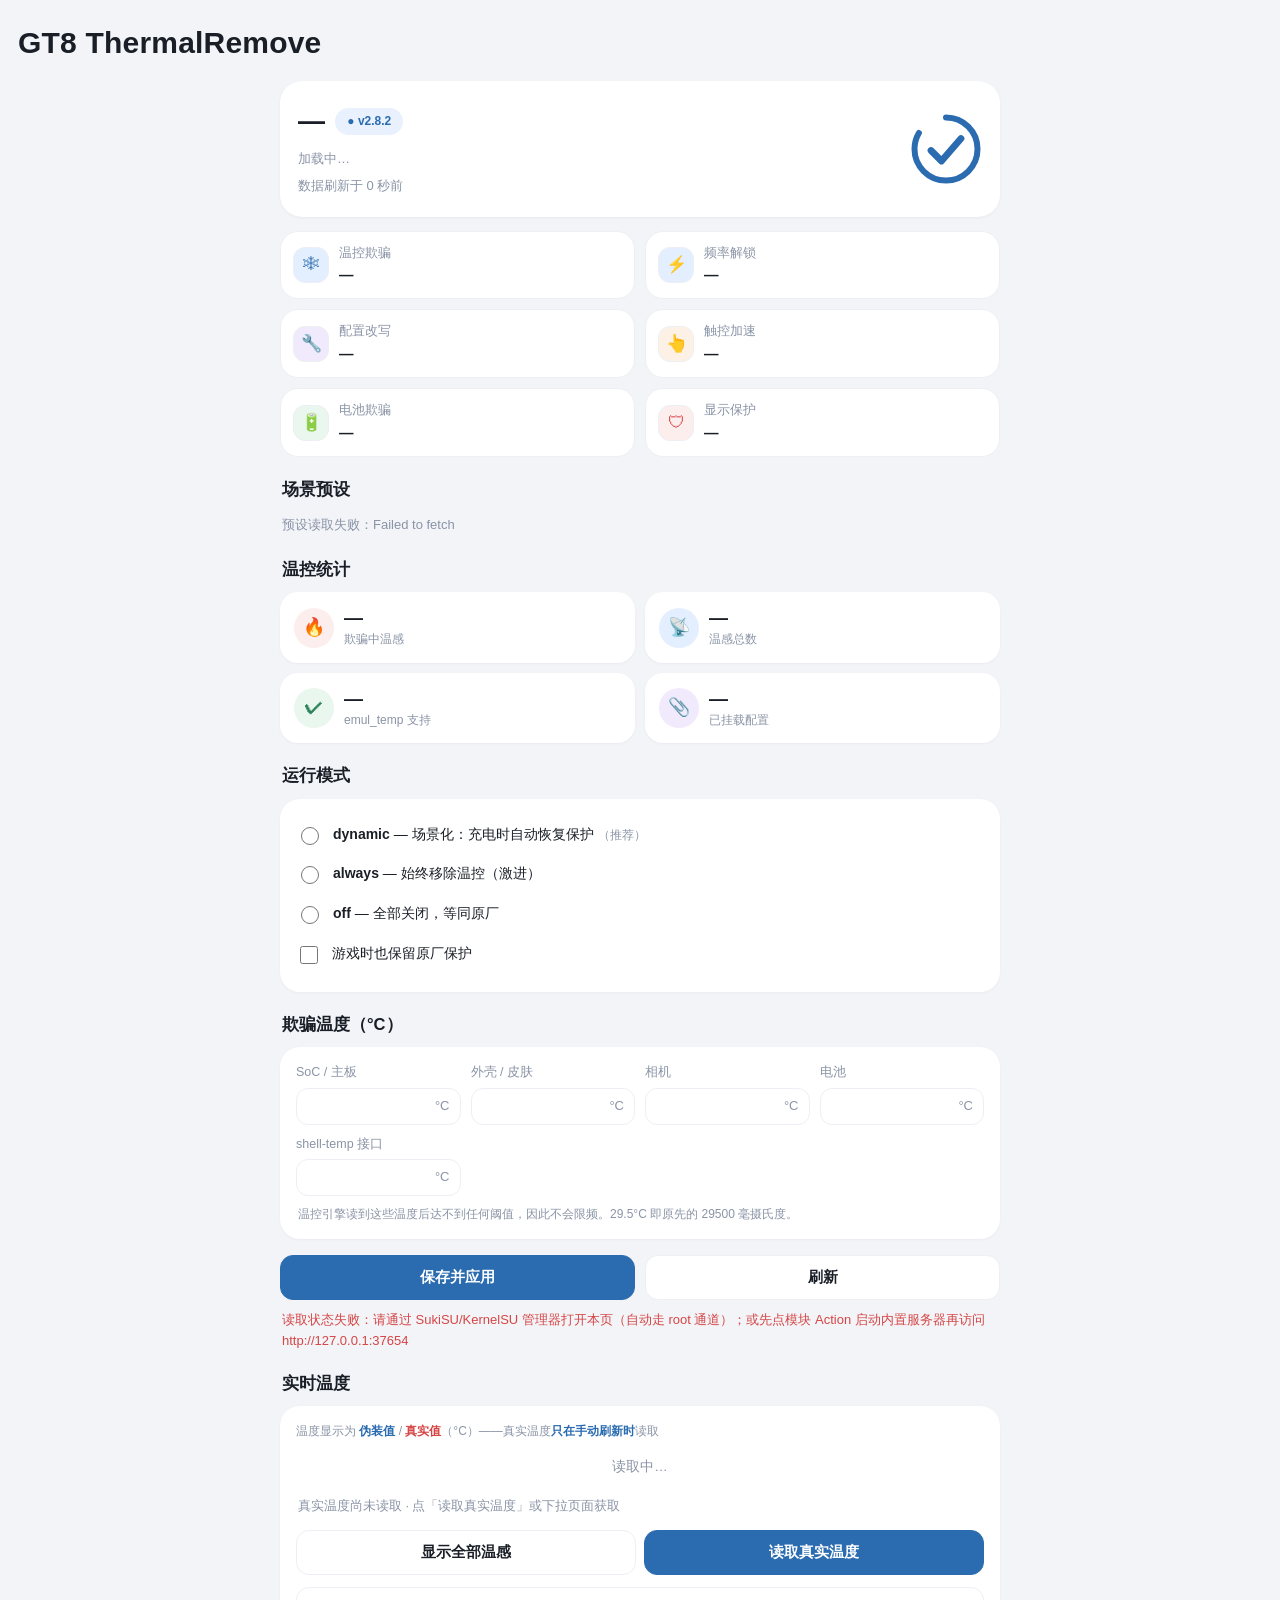
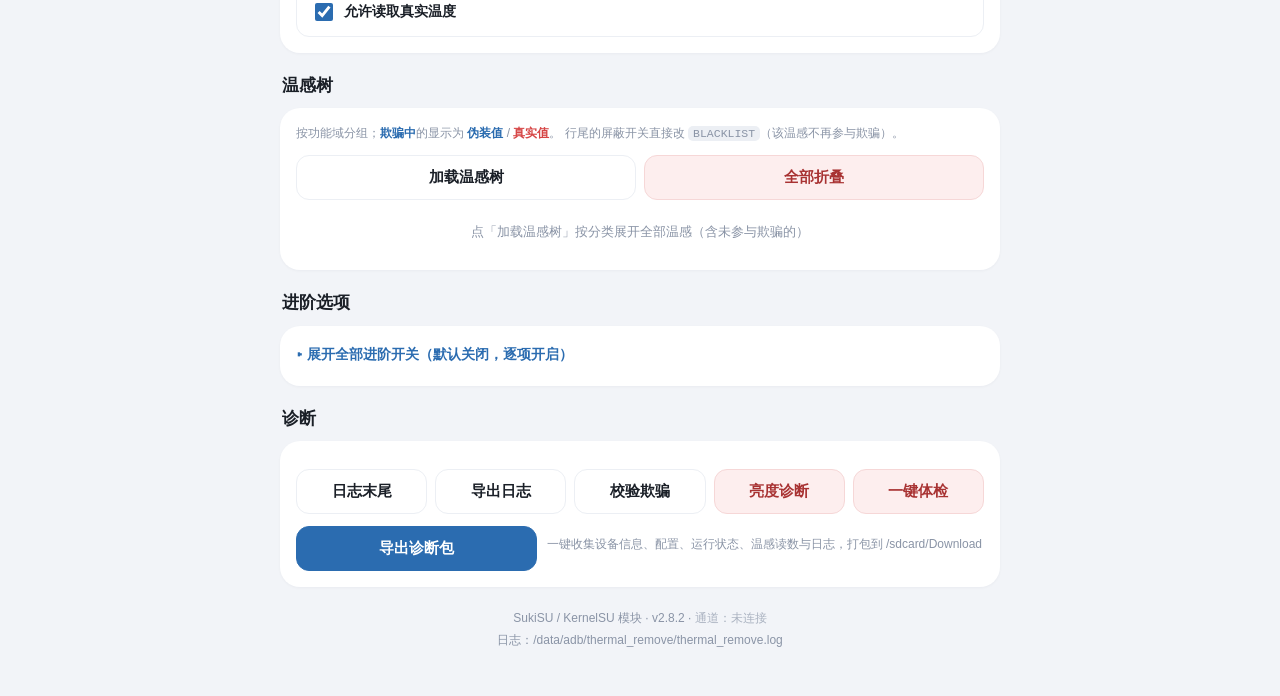
==== GT8-ThermalRemove/webroot/index.html @ 57346df7 "GT8 ThermalRemove v2.13.0：一键体检 doctor + 接入 CI - F3 一键体检：functions.sh 新增 doctor_report（8 节只读报告），   ac" ====
<!DOCTYPE html>
<html lang="zh-CN">
<head>
<meta charset="utf-8">
<meta name="viewport" content="width=device-width, initial-scale=1, viewport-fit=cover">
<title>GT8 ThermalRemove</title>
<link rel="stylesheet" href="style.css">
</head>
<body>

<!-- 下拉刷新提示条（仅用于手动读取真实温度） -->
<div class="ptr" id="ptr"><span id="ptr-t">↓ 下拉读取真实温度</span></div>

<header class="hero">
  <h1>GT8 ThermalRemove</h1>
</header>

<main>

  <!-- ══ 状态卡 ══ -->
  <section class="hero-card">
    <div class="hero-left">
      <div class="hero-row">
        <span class="state-title" id="s-state-big">—</span>
        <span class="pill" id="ver-pill">●</span>
      </div>
      <div class="hero-sub" id="devinfo">加载中…</div>
      <div class="hero-sub" id="refresh-info">数据刷新于 0 秒前</div>
    </div>
    <div class="hero-icon" id="hero-icon">
      <svg viewBox="0 0 48 48" width="72" height="72">
        <circle cx="24" cy="24" r="21" fill="none" stroke="#2b6cb0" stroke-width="4"
                stroke-linecap="round" stroke-dasharray="110 22" transform="rotate(-90 24 24)"/>
        <path d="M14 25 l7 7 l13 -15" fill="none" stroke="#2b6cb0" stroke-width="4.5"
              stroke-linecap="round" stroke-linejoin="round"/>
      </svg>
    </div>
  </section>

  <!-- ══ 模块冲突检测（v2.8；无冲突时整块隐藏）══ -->
  <section class="card cbox" id="conflict-box" style="display:none">
    <p class="cbox-title">检测到其他温控模块</p>
    <ul class="clist" id="conflict-list"></ul>
    <p class="cbox-tip">温控类模块会争抢同一批资源（emul_temp / horae 服务 / shell-temp /
      sys_thermal* XML / cooling_device）。装多个不会叠加效果，只会互相覆盖 ——
      表现为温控行为随机、亮度异常等难以复现的问题。建议只保留一个。</p>
  </section>

  <!-- ══ 功能磁贴 ══ -->
  <section class="chips">
    <div class="chip" id="chip-spoof">
      <span class="cicon ci-blue">❄</span>
      <span class="ctext"><span class="clabel">温控欺骗</span><span class="cstate">—</span></span>
    </div>
    <button class="chip" data-key="UNLOCK_FREQ">
      <span class="cicon ci-blue">⚡</span>
      <span class="ctext"><span class="clabel">频率解锁</span><span class="cstate">—</span></span>
    </button>
    <button class="chip" data-key="PATCH_THERMAL">
      <span class="cicon ci-purple">🔧</span>
      <span class="ctext"><span class="clabel">配置改写</span><span class="cstate">—</span></span>
    </button>
    <button class="chip" data-key="TOUCH_BOOST">
      <span class="cicon ci-orange">👆</span>
      <span class="ctext"><span class="clabel">触控加速</span><span class="cstate">—</span></span>
    </button>
    <button class="chip" data-key="SPOOF_BATT">
      <span class="cicon ci-green">🔋</span>
      <span class="ctext"><span class="clabel">电池欺骗</span><span class="cstate">—</span></span>
    </button>
    <div class="chip" id="chip-protect">
      <span class="cicon ci-red">🛡</span>
      <span class="ctext"><span class="clabel">显示保护</span><span class="cstate">—</span></span>
    </div>
  </section>

  <!-- ══ 场景预设档（v2.11.0）════════════════════════════════════
       一个预设 = 一组"场景化的配置档案"。点一下就切到该场景；
       预设只接管自己声明过的键，BLACKLIST / 真实温度开关等个性化设置
       不会被改动（详见 common/presets.sh 顶部说明）。
       卡片上的「N/M 项匹配」由后端无状态比对得出：手改任一开关后，
       匹配数立刻下降，界面自然显示为「自定义」，不会撒谎。 -->
  <p class="sec-title">场景预设 <small id="preset-hint"></small></p>
  <section class="presets" id="presets">
    <p class="pempty">加载中…</p>
  </section>

  <!-- ══ 温控统计 ══ -->
  <p class="sec-title">温控统计</p>
  <section class="stats">
    <div class="stat"><span class="sicon si-red">🔥</span>
      <span class="stext"><b id="st-spoof">—</b><i>欺骗中温感</i></span></div>
    <div class="stat"><span class="sicon si-blue">📡</span>
      <span class="stext"><b id="st-total">—</b><i>温感总数</i></span></div>
    <div class="stat"><span class="sicon si-green">✔</span>
      <span class="stext"><b id="st-emu">—</b><i>emul_temp 支持</i></span></div>
    <div class="stat"><span class="sicon si-purple">📎</span>
      <span class="stext"><b id="st-mount">—</b><i>已挂载配置</i></span></div>
  </section>

  <!-- ══ 运行模式 ══ -->
  <p class="sec-title">运行模式</p>
  <section class="card">
    <label class="opt">
      <input type="radio" name="MODE" value="dynamic">
      <span><b>dynamic</b> — 场景化：充电时自动恢复保护<i>（推荐）</i></span>
    </label>
    <label class="opt">
      <input type="radio" name="MODE" value="always">
      <span><b>always</b> — 始终移除温控（激进）</span>
    </label>
    <label class="opt">
      <input type="radio" name="MODE" value="off">
      <span><b>off</b> — 全部关闭，等同原厂</span>
    </label>
    <label class="sw">
      <input type="checkbox" id="GAME_PROTECT">
      <span>游戏时也保留原厂保护</span>
    </label>
  </section>

  <!-- ══ 欺骗温度（摄氏度）══ -->
  <p class="sec-title">欺骗温度（°C）</p>
  <section class="card">
    <div class="fields">
      <label class="num"><span class="nl">SoC / 主板</span>
        <span class="ni"><input type="number" id="SOC_T" step="0.5" min="0" max="100"><em>°C</em></span></label>
      <label class="num"><span class="nl">外壳 / 皮肤</span>
        <span class="ni"><input type="number" id="SKIN_T" step="0.5" min="0" max="100"><em>°C</em></span></label>
      <label class="num"><span class="nl">相机</span>
        <span class="ni"><input type="number" id="CAM_T" step="0.5" min="0" max="100"><em>°C</em></span></label>
      <label class="num"><span class="nl">电池</span>
        <span class="ni"><input type="number" id="BATT_T" step="0.5" min="0" max="100"><em>°C</em></span></label>
      <label class="num"><span class="nl">shell-temp 接口</span>
        <span class="ni"><input type="number" id="SHELL_PROC_T" step="0.5" min="0" max="100"><em>°C</em></span></label>
    </div>
    <p class="hint">温控引擎读到这些温度后达不到任何阈值，因此不会限频。29.5°C 即原先的 29500 毫摄氏度。</p>
  </section>

  <div class="actions">
    <button id="btn-save" class="primary">保存并应用</button>
    <button id="btn-refresh">刷新</button>
  </div>
  <p class="msg" id="msg"></p>

  <!-- ══ 实时温度 ══ -->
  <p class="sec-title">实时温度 <small id="temps-hint"></small></p>
  <section class="card" id="temps-card">
    <div class="tbar" id="tbar"></div>
    <p class="zlegend">温度显示为 <b>伪装值</b> / <span>真实值</span>（°C）——真实温度<b>只在手动刷新时</b>读取</p>
    <ul class="zones" id="zones"><li class="empty">读取中…</li></ul>
    <p class="tstate" id="tstate"></p>
    <div class="btnrow">
      <button id="btn-all">显示全部温感</button>
      <button id="btn-real" class="primary">读取真实温度</button>
    </div>
    <div class="btnrow">
      <label class="mini"><input type="checkbox" id="SHOW_REAL_TEMP" checked><span>允许读取真实温度</span></label>
    </div>
  </section>

  <!-- ══ 温感树（v2.11.0）════════════════════════════════════════
       按功能域把全部温感（含未参与欺骗的）组织成两级树：
         分类节点（CPU / GPU / 电池…）→ 叶子（单个温感）
       分类节点的聚合值是"一眼看全貌"，叶子节点回答"为什么这个温感
       没被欺骗"（ex 列）。树的**分类映射在后端**算（get_temps 的 grp/cls），
       前端只负责展示与交互 —— 名称→类别这类匹配规则只能有一份实现。
       懒加载：默认不请求，点按钮或展开时才拉 --all（83 个温感）。 -->
  <p class="sec-title">温感树 <small id="tree-hint"></small></p>
  <section class="card" id="tree-card">
    <p class="zlegend">按功能域分组；<b>欺骗中</b>的显示为 <b>伪装值</b> / <span>真实值</span>。
      行尾的屏蔽开关直接改 <code>BLACKLIST</code>（该温感不再参与欺骗）。</p>
    <div class="btnrow">
      <button id="btn-tree-load">加载温感树</button>
      <button id="btn-tree-fold" class="ghost">全部折叠</button>
    </div>
    <ul class="tree" id="tree">
      <li class="empty">点「加载温感树」按分类展开全部温感（含未参与欺骗的）</li>
    </ul>
  </section>

  <!-- ══ 进阶选项 ══ -->
  <p class="sec-title">进阶选项</p>
  <section class="card">
    <details>
      <summary>展开全部进阶开关（默认关闭，逐项开启）</summary>
      <div class="adv">
        <label class="sw"><input type="checkbox" id="DISPLAY_PROTECT"><span>显示类冷却节点保护<i>（永不改写亮度/背光节点，务必保持开启）</i></span></label>
        <label class="sw"><input type="checkbox" id="OPPO_SHELL_TEMP"><span>/proc/shell-temp 写入<i>（⚠ 与屏幕亮度直接相关）</i></span></label>
        <label class="sw"><input type="checkbox" id="PATCH_EXTRA"><span>扩展配置改写<i>（⚠ 含 oppo_display_perf_list.xml）</i></span></label>
        <label class="sw"><input type="checkbox" id="HORAE_TESTMODE"><span>调用 OPPO HORAE testmode</span></label>
        <label class="sw"><input type="checkbox" id="DISABLE_ORMS"><span>停用 OPPO ORMS 服务</span></label>
        <label class="sw"><input type="checkbox" id="OPPO_GAUGE"><span>强制写入 GAUGE_UPDATE<i>（作用不明确）</i></span></label>
        <label class="sw"><input type="checkbox" id="TOUCH_THREAD_BOOST"><span>inputflinger 线程提权<i>（InputReader/Dispatcher 的 nice，非实时优先级）</i></span></label>
        <label class="sw"><input type="checkbox" id="UNLOCK_CDEV"><span>强制归零 cooling_device<i>（⚠ 会压低亮度，默认关）</i></span></label>
        <label class="sw"><input type="checkbox" id="STOP_SERVICES"><span>停用 thermal 服务<i>（极端兜底）</i></span></label>
        <label class="sw"><input type="checkbox" id="REPLACE_ENCRYPTED"><span>替换加密 sys_thermal_config<i>（仅重装时生效）</i></span></label>
        <label class="sw">
          <span>日志级别
            <i>（debug=详细 / info=默认 / warn=仅异常 / error=仅核心失效）</i>
          </span>
          <select id="LOG_LEVEL" class="sel">
            <option value="debug">debug</option>
            <option value="info">info</option>
            <option value="warn">warn</option>
            <option value="error">error</option>
          </select>
        </label>
        <div class="btnrow">
          <button id="btn-safe" class="ghost">亮度异常一键恢复安全项</button>
        </div>
      </div>
    </details>
  </section>

  <!-- ══ 诊断 ══ -->
  <p class="sec-title">诊断</p>
  <section class="card">
    <div class="btnrow">
      <button id="btn-log">日志末尾</button>
      <button id="btn-export">导出日志</button>
      <button id="btn-verify">校验欺骗</button>
      <button id="btn-diag" class="ghost">亮度诊断</button>
      <button id="btn-doctor" class="ghost">一键体检</button>
    </div>
    <div class="btnrow">
      <button id="btn-diagpack" class="primary">导出诊断包</button>
      <span class="hint" id="diagpack-hint">一键收集设备信息、配置、运行状态、温感读数与日志，打包到 /sdcard/Download</span>
    </div>
    <pre class="logbox" id="logbox"></pre>
  </section>

</main>

<footer>
  <p>SukiSU / KernelSU 模块 · <span id="foot-ver"></span> · <span class="chan" id="chan"></span></p>
  <p>日志：/data/adb/thermal_remove/thermal_remove.log</p>
</footer>

<script>
'use strict';

/* ════════════════ 后端通道 ════════════════
 * 管理器内打开 → ksu.exec root 直连（首选）
 * 浏览器打开（先点 Action 启动 httpd）→ CGI
 */
var MOD_ID = 'realme-gt8-sukisu-thermal-remove';
var MODDIR = '/data/adb/modules/' + MOD_ID;
var API_SCRIPT = MODDIR + '/webroot/cgi-bin/api.sh';
var HTTPD_BASE = 'http://127.0.0.1:37654';

(function detectModdir() {
  try {
    var m = decodeURIComponent(location.pathname).match(/\/data\/adb\/modules\/([^\/]+)\//);
    if (m && m[1]) {
      MOD_ID = m[1];
      MODDIR = '/data/adb/modules/' + MOD_ID;
      API_SCRIPT = MODDIR + '/webroot/cgi-bin/api.sh';
    }
  } catch (e) {}
})();

var HAS_KSU  = typeof ksu !== 'undefined' && ksu && typeof ksu.exec === 'function';
var IS_HTTPD = location.protocol === 'http:' &&
               /^(127\.0\.0\.1|localhost|\[::1\])$/.test(location.hostname);

/* v2.11.0 修复（真实缺陷）：原 cgiUrl() 只返回脚本路径，**丢掉了 query** ——
 * 而 busybox httpd 是把 URL 的查询串放进 QUERY_STRING 交给 CGI 的，api.sh 也
 * 靠 $QUERY_STRING 分派。结果：走 httpd 通道时每个请求都落到 api.sh 的
 * `*) 未知操作` 分支，界面始终读不到任何数据（只有 ksu.exec 通道正常，所以
 * 一直没被发现）。现在把 query 一并带上。 */
function cgiUrl(query) {
  var u = IS_HTTPD ? 'cgi-bin/api.sh' : HTTPD_BASE + '/cgi-bin/api.sh';
  if (query) u += '?' + query;
  return u;
}

function $(id){ return document.getElementById(id); }
function msg(t, ok){ var m=$('msg'); m.textContent=t; m.className='msg '+(ok?'ok':'err'); }
function c2v(v){ return (parseInt(v,10)/1000).toFixed(1); }
function sanitize(v){ return String(v).replace(/[^A-Za-z0-9_.=:+-]/g, ''); }

/* ── ksu.exec（root 直连） ─────────────────────────────────── */
function ksuExec(cmd) {
  return new Promise(function(resolve, reject){
    var cb = 'kx_' + Date.now() + '_' + Math.floor(Math.random() * 1000000);
    var done = false;
    var timer = setTimeout(function(){
      if (done) return; done = true;
      try { delete window[cb]; } catch(e){ window[cb] = undefined; }
      reject(new Error('执行超时'));
    }, 15000);
    window[cb] = function(errno, stdout, stderr){
      if (done) return; done = true;
      clearTimeout(timer);
      try { delete window[cb]; } catch(e){ window[cb] = undefined; }
      var ec = parseInt(errno, 10);
      if (ec === 0) resolve({ stdout: stdout || '', stderr: stderr || '' });
      else reject(new Error('exit ' + errno + (stderr ? ' ' + stderr : '')));
    };
    try { ksu.exec(cmd, '{}', cb); } catch (e) {
      done = true; clearTimeout(timer); reject(e);
    }
  });
}

function execJson(cliArgs) {
  return ksuExec('sh ' + API_SCRIPT + ' ' + cliArgs).then(function(r){
    var out = (r.stdout || '').trim();
    var i = out.indexOf('{');
    if (i < 0) throw new Error('后端无输出');
    return JSON.parse(out.slice(i));
  });
}

function cgiJson(query, opt) {
  return fetch(cgiUrl(query), opt || { method: 'GET' }).then(function(r){ return r.json(); });
}

/* ══ 版本号实时读取 ════════════════════════════════════════
 * 之前版本徽标是硬编码在 HTML 里的，改版忘了改就会出现
 * 「刷了新包界面还显示旧版本」—— 排版期无法判断改动是否落地。
 * 现在：root 通道直接读 module.prop；读不到再退回内置兜底值。
 */
var FALLBACK_VER = 'v2.8.2';
function setVer(v){
  var p = $('ver-pill'); if (p) p.textContent = '● ' + v;
  var f = $('foot-ver'); if (f) f.textContent = v;
}
/* v2.9.3：状态接口已带出版本号，优先用它 —— 不再依赖写死的 FALLBACK_VER
 *（原来只在 HTTP/CGI 通道下回退到常量，而常量停在 v2.8.2，徽标会显示错版本）。 */
function loadVersion(){
  if (LAST && LAST.version) { setVer(LAST.version); return; }
  if (!HAS_KSU) { setVer(FALLBACK_VER); return; }
  ksuExec('cat ' + MODDIR + '/module.prop').then(function(r){
    var m = /(?:^|\n)version=([^\r\n]+)/.exec(r.stdout || '');
    setVer(m ? m[1].trim() : FALLBACK_VER);
  }).catch(function(){ setVer(FALLBACK_VER); });
}

function apiStatus() {
  if (HAS_KSU) return execJson('--status');
  return cgiJson('action=status');
}

/* 实时温度：默认只显示关键温感，可切换显示全部
 * real 仅在「手动刷新」时随请求带上（会短暂解除欺骗 ≈80ms），
 * 定时轮询只刷新伪装值，不再触碰真实温度。
 */
var SHOW_ALL  = false;
var SHOW_REAL = true;
function apiTemps(real) {
  var all = SHOW_ALL ? ' --all' : '';
  var rl  = real     ? ' --real' : '';
  if (HAS_KSU) return execJson('--temps' + all + rl);
  return cgiJson('action=temps' + (SHOW_ALL ? '&all=1' : '') + (real ? '&real=1' : ''));
}

/* 给任意 Promise 加超时，避免 CGI 卡死时界面一直转圈 */
function withTimeout(p, ms, label) {
  return new Promise(function(resolve, reject) {
    var t = setTimeout(function(){ reject(new Error((label || '请求') + '超时')); }, ms);
    p.then(function(v){ clearTimeout(t); resolve(v); },
           function(e){ clearTimeout(t); reject(e); });
  });
}

function apiSet(pairs) {
  if (HAS_KSU) {
    var args = pairs.map(function(p){ return p[0] + '=' + sanitize(p[1]); }).join(' ');
    return execJson('--set ' + args);
  }
  var body = pairs.map(function(p){ return p[0] + '=' + encodeURIComponent(p[1]); }).join('&');
  /* query 里也要带 action=set：api.sh 是按 $QUERY_STRING 分派的，
   * 只靠 POST body 会在分派阶段就被判成「未知操作」（见 cgiUrl 注释）。 */
  return cgiJson('action=set', {
    method: 'POST',
    headers: { 'Content-Type': 'application/x-www-form-urlencoded' },
    body: 'action=set&' + body
  });
}

function apiLog() {
  if (HAS_KSU) {
    return ksuExec('sh ' + API_SCRIPT + ' --log').then(function(r){
      var out = (r.stdout || '').trim();
      var i = out.indexOf('{');
      try { if (i >= 0) return JSON.parse(out.slice(i)); } catch (e) {}
      return { success: true, log: out };
    });
  }
  return cgiJson('action=log');
}

/* v2.8.13：全量导出日志（不做尾行截断），供「导出日志」按钮下载 */
function apiLogFull() {
  if (HAS_KSU) {
    return ksuExec('sh ' + API_SCRIPT + ' --exportlog').then(function(r){
      var out = (r.stdout || '').trim();
      var i = out.indexOf('{');
      try { if (i >= 0) return JSON.parse(out.slice(i)); } catch (e) {}
      return { success: true, log: out };
    });
  }
  return cgiJson('action=exportlog');
}

/* v2.10.0：诊断包 —— 后端在 /sdcard/Download 生成 tar.gz（或降级 txt），
 * 返回产物路径。前端只负责触发与展示结果（不做下载，产物已在设备上）。 */
function apiDiagpack() {
  if (HAS_KSU) return execJson('--diagpack');
  return cgiJson('action=diagpack');
}

function transportError(where) {
  return function(e) {
    var t = (e && e.message) ? e.message : String(e);
    if (HAS_KSU) {
      msg(where + '失败：' + t + '。可到管理器模块卡片点 Action 运行「status」排查。', false);
    } else if (IS_HTTPD) {
      msg(where + '失败：' + t + '。请在管理器中重新点 Action 启动内置服务器。', false);
    } else {
      msg(where + '失败：请通过 SukiSU/KernelSU 管理器打开本页（自动走 root 通道）；'
        + '或先点模块 Action 启动内置服务器再访问 ' + HTTPD_BASE, false);
    }
  };
}

/* ════════════════ 渲染 ════════════════ */
var TOGGLES = ['UNLOCK_FREQ','DISPLAY_PROTECT','PATCH_THERMAL','TOUCH_BOOST','GAME_PROTECT','SPOOF_BATT',
               'UNLOCK_CDEV','OPPO_SHELL_TEMP','PATCH_EXTRA','HORAE_TESTMODE','DISABLE_ORMS',
               'OPPO_GAUGE','STOP_SERVICES','REPLACE_ENCRYPTED','SHOW_REAL_TEMP','TOUCH_THREAD_BOOST'];
var TEMPS   = ['SOC_T','SKIN_T','CAM_T','BATT_T','SHELL_PROC_T'];
var LAST = null;
var lastRefresh = Date.now();

function renderChips(d) {
  /* 温控欺骗（只读指示） */
  var cs = $('chip-spoof');
  cs.classList.remove('on','off');
  if (d.state === 'on')      { cs.classList.add('on');  cs.querySelector('.cstate').textContent = '欺骗中'; }
  else if (d.state === 'off'){ cs.classList.add('off'); cs.querySelector('.cstate').textContent = '已恢复'; }
  else                       { cs.querySelector('.cstate').textContent = d.state || '未知'; }

  /* 显示保护（只读指示） */
  var cp = $('chip-protect');
  cp.classList.remove('on','off');
  var dp = (d.DISPLAY_PROTECT === '1' || d.DISPLAY_PROTECT === 1);
  cp.classList.add(dp ? 'on' : 'off');
  cp.querySelector('.cstate').textContent = dp ? '保护中' : '已关闭';

  /* 可点击磁贴 */
  document.querySelectorAll('.chip[data-key]').forEach(function(c){
    var k = c.getAttribute('data-key');
    var on = (d[k] === '1' || d[k] === 1);
    c.classList.remove('on','off');
    c.classList.add(on ? 'on' : 'off');
    c.querySelector('.cstate').textContent = on ? '已启用' : '未启用';
  });
}

function renderStats(d) {
  $('st-spoof').textContent = (d.zones_spoofed === undefined) ? '—' : d.zones_spoofed;
  $('st-total').textContent = (d.zones_total === undefined) ? '—' : d.zones_total;
  $('st-emu').textContent = d.emul_temp ? '支持' : '不支持';
  $('st-mount').textContent = (d.mounted === undefined) ? '—' : d.mounted + ' 项';
}

/* ════════════════ 模块冲突检测（v2.8）════════════════
 * 只在页面加载与手动刷新时请求一次（模块列表很少变化），
 * 不进 30 秒轮询，避免每次刷新都扫一遍 /data/adb/modules。
 */
function apiConflicts() {
  if (HAS_KSU) return execJson('--conflicts');
  return cgiJson('action=conflicts');
}

function renderConflicts(d) {
  var box = $('conflict-box'), list = $('conflict-list');
  if (!box || !list) return;
  var items = (d && d.items) ? d.items : [];
  if (!items.length) { box.style.display = 'none'; list.innerHTML = ''; return; }
  var h = '';
  items.forEach(function(it){
    h += '<li class="' + (it.risk === 'high' ? 'hi' : 'mid') + '">'
       + '<span class="cn">' + esc(it.name || it.id) + '</span>'
       + '<span class="cv">' + esc(it.version || '') + '</span>'
       + '<span class="cid">' + esc(it.id) + '</span>'
       + '<p class="cnote">' + esc(it.note || '') + '</p></li>';
  });
  list.innerHTML = h;
  box.style.display = '';
}

function loadConflicts(){
  apiConflicts().then(renderConflicts).catch(function(){
    var box = $('conflict-box');
    if (box) box.style.display = 'none';
  });
}

/* ════════════════ 场景预设档（v2.11.0）════════════════
 * 一个预设 = 一组「场景化的配置档案」（presets/*.conf，由 common/presets.sh 解释）。
 *
 * 「已应用 / 当前最接近 X / 完全自定义」全部由后端算出的**匹配度**无状态推得 ——
 * 前端刻意不记录"上次点了哪一档"。理由：用户随后手改任一开关时，若依赖记忆，
 * 界面会继续显示「已应用 日用均衡」，那是撒谎；靠比对本轮立刻降为「自定义」。
 */
var PRESETS = [];

/* ── shell 单引号引用：BLACKLIST 的值含空格与 *，不能走 sanitize() ──
 * 现有 apiSet() 会 sanitize，把空格和 * 全剥掉 —— 那是为单 token 开关值设计的，
 * 用在黑名单上会把值清空。所以黑名单走专用通道（--setlist），这里负责安全引用。 */
function shq(s){ return "'" + String(s).replace(/'/g, "'\\''") + "'"; }
function apiSetList(value){
  if (HAS_KSU) return execJson('--setlist ' + shq(value));
  return cgiJson('action=setlist&v=' + encodeURIComponent(value));
}

function apiPresets(){
  if (HAS_KSU) return execJson('--presets');
  return cgiJson('action=presets');
}
function apiPreset(id){
  if (HAS_KSU) return execJson('--preset ' + sanitize(id));
  return cgiJson('action=preset&id=' + encodeURIComponent(id));
}

function renderPresets(d){
  var box = $('presets'); if (!box) return;
  var ps = (d && d.presets) || [];
  if (!ps.length){
    box.innerHTML = '<p class="pempty">未找到场景预设（模块内 presets/ 目录为空）</p>';
    if ($('preset-hint')) $('preset-hint').textContent = '';
    return;
  }
  PRESETS = ps;
  var act = null;
  ps.forEach(function(p){ if (p.active) act = p; });
  box.innerHTML = ps.map(function(p){
    var tags = String(p.tags || '').split(/\s+/).filter(function(x){ return !!x; });
    var tagHtml = tags.map(function(t){ return '<em class="ptag">' + esc(t) + '</em>'; }).join('');
    var meta = p.active
      ? '<b class="pok">✓ 已应用</b> · ' + p.matched + '/' + p.total + ' 项'
      : p.matched + '/' + p.total + ' 项匹配';
    return '<button class="pcard risk-' + esc(p.risk || 'safe') + (p.active ? ' active' : '')
         +   '" data-pid="' + esc(p.id) + '">'
         +   '<span class="pico">' + esc(p.icon || '◻') + '</span>'
         +   '<span class="pbody">'
         +     '<span class="pname">' + esc(p.name) + tagHtml + '</span>'
         +     '<span class="pdesc">' + esc(p.desc || '') + '</span>'
         +     '<span class="pmeta">' + meta + '</span>'
         +   '</span></button>';
  }).join('');

  if ($('preset-hint')){
    var best = (d && d.best) || null;
    if (act){
      $('preset-hint').textContent = '当前：' + act.name + '（已应用）';
    } else if (best && best.id){
      var bp = null;
      ps.forEach(function(p){ if (p.id === best.id) bp = p; });
      $('preset-hint').textContent = bp
        ? '当前：自定义 — 最接近「' + bp.name + '」' + best.matched + '/' + best.total + ' 项'
        : '当前：自定义';
    } else {
      $('preset-hint').textContent = '当前：自定义';
    }
  }
}

function loadPresets(){
  apiPresets().then(renderPresets).catch(function(e){
    var box = $('presets');
    if (box) box.innerHTML = '<p class="pempty">预设读取失败：'
      + esc((e && e.message) || e) + '</p>';
  });
}

/* 应用预设 → 三处联动刷新（状态磁贴 / 预设匹配度 / 温感树）。
 * 延迟第二次刷新是必要的：配置写入是即时的，但模块的**状态机**每 5 秒才
 * 重新决策一次（decide_state），MODE 改变后立刻读状态会读到旧值。 */
function applyPreset(id){
  var box = $('presets');
  if (box) box.classList.add('busy');
  apiPreset(id).then(function(d){
    msg(d.message || (d.success ? '已应用' : '应用失败'), !!d.success);
    if (d && d.success){
      loadStatus(true);                 /* 配置值立刻变 */
      loadPresets();                    /* 匹配度重算 → 该档变为「已应用」 */
      if (TREE_ZONES) loadTree();        /* 树上的欺骗目标 / 参与范围随之更新 */
      ZONES_SIG = ''; loadTemps();
      setTimeout(function(){ loadStatus(true); loadTemps(); }, 6000);   /* 等状态机跟上 */
    }
  }).catch(transportError('应用预设')).then(function(){
    if (box) box.classList.remove('busy');
  });
}

function bindPresets(){
  var box = $('presets'); if (!box) return;
  box.onclick = function(e){
    var el = e.target;
    while (el && el !== box){
      if (el.getAttribute && el.getAttribute('data-pid')){
        applyPreset(el.getAttribute('data-pid')); return;
      }
      el = el.parentNode;
    }
  };
}

function renderState(d) {
  $('devinfo').textContent = (d.model || '真我GT8') + ' · Android ' + (d.android || '?');
  var big = $('s-state-big');
  if (d.state === 'on') {
    big.textContent = '运行中';
    big.className = 'state-title run';
  } else if (d.state === 'off') {
    big.textContent = '已恢复';
    big.className = 'state-title stop';
  } else {
    big.textContent = d.state || '未知';
    big.className = 'state-title';
  }
  var r = document.querySelector('input[name=MODE][value="' + d.MODE + '"]');
  if (r) r.checked = true;
  /* v2.10.0：日志级别下拉（字符串值，非 0/1 开关） */
  if ($('LOG_LEVEL')) $('LOG_LEVEL').value = d.LOG_LEVEL || 'info';
  TOGGLES.forEach(function(k){ if ($(k)) $(k).checked = (d[k] === '1' || d[k] === 1); });
  /* 欺骗温度：毫摄氏度 → 摄氏度显示 */
  TEMPS.forEach(function(k){
    if ($(k)) {
      var v = parseInt(d[k], 10);
      $(k).value = isNaN(v) ? '' : (v / 1000).toFixed(1);
    }
  });
}

function loadStatus(silent){
  /* v2.8.13 修复：lastRefresh 只在成功分支更新 → 请求失败时 60s 阈值持续满足，
   * 每 5s 心跳都会重试一次（请求风暴）。改为发起即更新时间戳，失败也按 60s 节流。 */
  lastRefresh = Date.now();
  apiStatus().then(function(d){
    if (!d.success) { if (!silent) msg('读取失败：' + (d.message || '未知错误'), false); return; }
    LAST = d;
    renderState(d);
    renderChips(d);
    renderStats(d);
    loadVersion();          /* v2.9.3：状态已带 version，徽标随状态一起刷新 */
    if (!silent) msg('', true);
  }).catch(silent ? function(){} : transportError('读取状态'));
}

/* ════════════════ 真实温度：手动刷新 + 缓存 ════════════════
 * 真实温度只在用户主动操作（刷新按钮 / 下拉刷新 / 重试 / 重新读取）时请求；
 * 30 秒的定时轮询只刷新伪装值，绝不触碰 emul_temp。
 * REAL_CACHE 保存上一次成功读取的结果与时间，失败或刷新中都不会清空。
 */
var REAL_CACHE  = null;    // { ts: <ms>, map: { 温感名: 毫摄氏度 } }
var REAL_STATE  = 'idle';  // idle | loading | ok | error
var REAL_ERR    = '';
var realBusy    = false;   // 防并发重复请求
var ZONES_SIG   = '';      // 上一次渲染的 HTML，内容不变就不重绘（防闪烁）
var LAST_ZONES  = [];
var REAL_TIMEOUT = 12000;

function esc(s) {
  return String(s).replace(/[&<>"]/g, function(c){
    return { '&':'&amp;', '<':'&lt;', '>':'&gt;', '"':'&quot;' }[c];
  });
}
function fmtAgo(ms) {
  var s = Math.floor(ms / 1000);
  if (s < 5)  return '刚刚';
  if (s < 60) return s + ' 秒前';
  var m = Math.floor(s / 60);
  if (m < 60) return m + ' 分钟前';
  return Math.floor(m / 60) + ' 小时前';
}
function realEnabled() {
  var ck = $('SHOW_REAL_TEMP');
  SHOW_REAL = ck ? ck.checked : true;
  return SHOW_REAL;
}

/* 手动读取真实温度 —— 唯一的真实温度入口 */
function refreshReal(force) {
  if (realBusy) return;                       // 已有请求在飞，直接忽略
  if (!realEnabled()) {
    setRealState('error', '已关闭「允许读取真实温度」，勾选后才能读取');
    return;
  }
  /* 2 秒冷却，避免连点产生多余请求（force 用于下拉/重试等明确意图） */
  if (!force && REAL_STATE === 'ok' && REAL_CACHE && Date.now() - REAL_CACHE.ts < 2000) return;
  loadTemps({ real: true });
}

function setRealState(st, err) {
  REAL_STATE = st; REAL_ERR = err || '';
  renderRealState();
}

function renderRealState() {
  var el = $('tstate'); if (!el) return;
  var bar = $('tbar');
  if (bar) bar.className = 'tbar' + (REAL_STATE === 'loading' ? ' on' : '');

  var html;
  if (REAL_STATE === 'loading') {
    html = '<i class="spin"></i>正在读取真实温度…（会短暂解除伪装，通常 0.1 秒、最长约 1 秒）';
  } else if (REAL_STATE === 'ok' && REAL_CACHE) {
    var t = new Date(REAL_CACHE.ts);
    var hh = ('0' + t.getHours()).slice(-2), mm = ('0' + t.getMinutes()).slice(-2),
        ss = ('0' + t.getSeconds()).slice(-2);
    html = '真实温度更新于 ' + hh + ':' + mm + ':' + ss
         + '（<span id="real-ago">' + fmtAgo(Date.now() - REAL_CACHE.ts) + '</span>）'
         + (REAL_CACHE.partial ? ' · <em class="e">' + REAL_CACHE.partial + ' 个温感未读到（显示 --）</em>' : '')
         + ' · <a href="#" id="real-again">重新读取</a>';
  } else if (REAL_STATE === 'error') {
    html = '<em class="e">读取失败：' + esc(REAL_ERR) + '</em>'
         + '<button class="retry" id="btn-retry">重试</button>';
  } else {
    html = '真实温度尚未读取 · 点「读取真实温度」或下拉页面获取';
  }
  el.innerHTML = html;
  /* 读取中禁用按钮，既提示状态又杜绝连点产生的重复请求 */
  var br = $('btn-real');
  if (br) {
    br.disabled = (REAL_STATE === 'loading');
    br.textContent = (REAL_STATE === 'loading') ? '读取中…' : '读取真实温度';
  }
  if ($('btn-retry'))  $('btn-retry').onclick  = function(){ refreshReal(true); };
  if ($('real-again')) $('real-again').onclick = function(e){ e.preventDefault(); refreshReal(true); };
}

/* 渲染温感列表：整段 HTML 一次性替换，内容无变化则完全不碰 DOM（不闪、不空） */
function renderZones(zones) {
  var ul = $('zones'); if (!ul) return;
  if (!zones.length) {
    if (ZONES_SIG !== 'EMPTY') { ul.innerHTML = '<li class="empty">无温感数据</li>'; ZONES_SIG = 'EMPTY'; }
    return;
  }
  var useReal = SHOW_REAL && !!REAL_CACHE;
  var html = zones.map(function(z){
    var spoof = c2v(z.temp);
    var tHtml;
    if (z.spoofed) {
      if (useReal && REAL_CACHE.map[z.type] !== undefined) {
        tHtml = '<b>' + spoof + '</b><i>/</i><span>' + c2v(REAL_CACHE.map[z.type]) + '</span><em>°C</em>';
      } else {
        tHtml = '<b>' + spoof + '</b><i>/</i><span class="nr">--</span><em>°C</em>';
      }
    } else {
      tHtml = spoof + '<em>°C</em>';
    }
    return '<li><span class="ztype">' + esc(z.type) + '</span>'
         + '<span class="ztemp">' + tHtml + '</span>'
         + (z.spoofed ? '<span class="tag">欺骗中</span>' : '') + '</li>';
  }).join('');
  if (html === ZONES_SIG) return;
  ZONES_SIG = html;
  ul.innerHTML = html;
}

function applyZones(d, wantReal) {
  var zones = d.zones || [];
  LAST_ZONES = zones;
  if (wantReal) {
    var m = {}, n = 0, sp = 0;
    zones.forEach(function(z){
      if (z.real !== undefined && z.real !== null && z.real !== '') { m[z.type] = z.real; n++; }
      if (z.spoofed) sp++;
    });
    if (n === 0 && sp > 0) {
      /* 区分两种失败：后端关掉了探测 / 内核没有刷新读数（读到的仍与伪装值相同） */
      setRealState('error', (d.real === 0)
        ? '后端未返回真实温度（mode.conf 的 SHOW_REAL_TEMP 可能为 0）'
        : '未读到真实值：内核没有及时刷新温感读数，稍等几秒再重试');
    } else {
      REAL_CACHE = { ts: Date.now(), map: m, partial: (sp > 0 && n < sp) ? (sp - n) : 0 };
      setRealState('ok');
    }
  }
  renderZones(zones);
  /* v2.11.0：真实温度一变，温感树也要跟着显示「伪装/真实」两列 */
  if (TREE_ZONES){ TREE_SIG = ''; renderTree(); }
  if (d.total) {
    $('temps-hint').textContent = SHOW_ALL
      ? ('全部 ' + d.total + ' 个')
      : ('关键 ' + d.shown + ' / 共 ' + d.total + ' 个');
  }
  $('btn-all').textContent = SHOW_ALL ? '只看关键温感' : '显示全部温感';
}

/* opt.real = true 才会去取真实温度（仅手动触发） */
function loadTemps(opt) {
  opt = opt || {};
  var wantReal = !!opt.real;
  if (wantReal) {
    if (realBusy) return;
    realBusy = true;
    setRealState('loading');
  }
  withTimeout(apiTemps(wantReal), REAL_TIMEOUT, '读取温度')
    .then(function(d){
      if (wantReal) realBusy = false;
      if (!d || !d.success) throw new Error((d && d.message) || '后端返回失败');
      applyZones(d, wantReal);
    })
    .catch(function(e){
      if (wantReal) {
        realBusy = false;
        setRealState('error', (e && e.message) ? e.message : String(e));
      }
      /* 失败时不清空已有列表与缓存，界面保持上一次的内容 */
    });
}

function collectPairs(){
  var pairs = [];
  pairs.push(['MODE', (document.querySelector('input[name=MODE]:checked') || {value:'dynamic'}).value]);
  /* v2.10.0：日志级别（下拉，字符串值） */
  if ($('LOG_LEVEL')) pairs.push(['LOG_LEVEL', $('LOG_LEVEL').value]);
  TOGGLES.forEach(function(k){
    if ($(k)) pairs.push([k, $(k).checked ? '1' : '0']);
  });
  /* 欺骗温度：摄氏度输入 → 毫摄氏度存储 */
  TEMPS.forEach(function(k){
    if (!$(k)) return;
    var v = parseFloat($(k).value);
    if (!isNaN(v)) pairs.push([k, String(Math.round(v * 1000))]);
  });
  return pairs;
}

function save(){
  apiSet(collectPairs()).then(function(d){
    msg(d.message || '已保存', !!d.success);
    setTimeout(function(){ loadStatus(); loadTemps(); }, 1500);
  }).catch(transportError('保存'));
}

/* 磁贴点击 = 立即切换该开关 */
/* ════════════════ v2.10.0 诊断包 ════════════════
 * 收集在设备端完成（root 通道），产物直接落在 /sdcard/Download，
 * 前端只展示路径与体积。收集期间日志量较大，按钮置灰防连点。
 */
function exportDiagpack(){
  var box = $('logbox');
  var btn = $('btn-diagpack');
  if (btn && btn.disabled) return;
  if (btn) { btn.disabled = true; btn.textContent = '收集打包中…'; }
  box.style.display = 'block';
  box.textContent = '正在收集设备信息、配置、运行状态、温感读数与日志…\n（通常 1~5 秒）';

  apiDiagpack().then(function(d){
    if (d && d.success && d.path) {
      var kb = d.size ? Math.round(d.size / 1024) : 0;
      box.textContent = '✔ 诊断包已导出\n\n'
        + '路径：' + d.path + '\n'
        + '大小：' + kb + ' KB\n\n'
        + '用文件管理器到 /sdcard/Download 取走即可（可直接分享给维护者）。\n'
        + '包内 00-README.txt 列出了各节内容。';
    } else {
      box.textContent = '✘ 导出失败：' + ((d && d.message) || '未知错误');
    }
  }).catch(function(e){
    box.textContent = '✘ 导出失败：' + ((e && e.message) || e);
  }).then(function(){
    if (btn) { btn.disabled = false; btn.textContent = '导出诊断包'; }
  });
}

function bindChips(){  document.querySelectorAll('.chip[data-key]').forEach(function(c){
    c.onclick = function(){
      if (!LAST) return;
      var k = c.getAttribute('data-key');
      var on = (LAST[k] === '1' || LAST[k] === 1);
      apiSet([[k, on ? '0' : '1']]).then(function(){
        msg((on ? '已关闭 ' : '已开启 ') + c.querySelector('.clabel').textContent, true);
        setTimeout(function(){ loadStatus(); }, 1200);
      }).catch(transportError('切换'));
    };
  });
}

/* 亮度异常一键恢复 */
function safeRestore(){
  var keys = ['UNLOCK_CDEV','OPPO_SHELL_TEMP','PATCH_EXTRA','HORAE_TESTMODE','DISABLE_ORMS','OPPO_GAUGE','STOP_SERVICES'];
  var pairs = keys.map(function(k){ return [k, '0']; });
  pairs.push(['DISPLAY_PROTECT', '1']);
  pairs.push(['SKIN_T', '29500']);
  apiSet(pairs).then(function(d){
    msg(d.success ? '已恢复亮度安全预设，等 10 秒看亮度' : (d.message || '操作失败'), !!d.success);
    keys.forEach(function(k){ if ($(k)) $(k).checked = false; });
    if ($('DISPLAY_PROTECT')) $('DISPLAY_PROTECT').checked = true;
    if ($('SKIN_T')) $('SKIN_T').value = '29.5';
    setTimeout(loadStatus, 1500);
  }).catch(transportError('恢复'));
}

/* ════════════════ 诊断 ════════════════ */
function showLog(){
  var box = $('logbox');
  box.style.display = 'block';
  box.textContent = '读取中…';
  apiLog().then(function(d){
    box.textContent = d.success ? (d.log || '(日志为空)') : (d.message || '读取失败');
    box.scrollTop = box.scrollHeight;
  }).catch(function(e){ box.textContent = '读取失败：' + ((e && e.message) || e); });
}

/* v2.8.13：把全量日志下载为文本文件，便于离线排查 */
function downloadText(filename, text){
  try {
    var blob = new Blob([text], { type: 'text/plain;charset=utf-8' });
    var a = document.createElement('a');
    a.href = URL.createObjectURL(blob);
    a.download = filename;
    document.body.appendChild(a);
    a.click();
    setTimeout(function(){ URL.revokeObjectURL(a.href); a.remove(); }, 1500);
    return true;
  } catch (e) {
    return false;   /* 旧 WebView 不支持 Blob 下载 → 回退到 logbox 手动复制 */
  }
}

function exportLog(){
  var box = $('logbox');
  box.style.display = 'block';
  box.textContent = '导出到 /sdcard/Download …';
  /* 优先走 root 后端把日志直接复制到 /sdcard/Download（浏览器下载目录不可控）；
   * 失败（无 sdcard 权限等）再降级为浏览器 Blob 下载。 */
  var done = function(d){
    if (d && d.success && d.path) { box.textContent = '已导出到 ' + d.path; return; }
    fallbackBlob(box);
  };
  if (HAS_KSU) {
    ksuExec('sh ' + API_SCRIPT + ' --save2download').then(function(r){
      var out = (r.stdout || '').trim(); var i = out.indexOf('{');
      try { if (i >= 0) { done(JSON.parse(out.slice(i))); return; } } catch (e) {}
      fallbackBlob(box);
    }).catch(function(e){ fallbackBlob(box); });
  } else {
    cgiJson('action=save2download').then(done).catch(function(){ fallbackBlob(box); });
  }
}

/* 降级：把全量日志交给浏览器下载（下载目录由浏览器决定） */
function fallbackBlob(box){
  apiLogFull().then(function(d){
    var txt = d.success ? (d.log || '') : '';
    if (!txt) { box.textContent = '日志为空，无可导出'; return; }
    if (downloadText('gt8_thermal.log', txt)) {
      box.textContent = '已下载 gt8_thermal.log（浏览器默认下载目录，' + txt.length + ' 字符）';
    } else {
      box.textContent = txt;   /* 再降级：显示在框内，手动复制 */
    }
  }).catch(function(e){ box.textContent = '导出失败：' + ((e && e.message) || e); });
}

function verify(){
  var box = $('logbox');
  box.style.display = 'block';
  box.textContent = '校验中…';
  if (HAS_KSU) {
    ksuExec('sh ' + API_SCRIPT + ' --verify').then(function(r){
      box.textContent = (r.stdout || '').trim() || '(无输出)';
    }).catch(function(e){ box.textContent = '校验失败：' + ((e && e.message) || e); });
  } else {
    box.textContent = '校验需要 root 通道：请通过管理器打开本页。';
  }
}

function runDoctor(){
  var box = $('logbox');
  box.style.display = 'block';
  box.textContent = '体检中…（约 1-2 秒）';
  if (HAS_KSU) {
    ksuExec('sh ' + MODDIR + '/action.sh doctor').then(function(r){
      box.textContent = (r.stdout || '').trim() || '(无输出)';
    }).catch(function(e){ box.textContent = '体检失败：' + ((e && e.message) || e); });
  } else {
    cgiJson('action=doctor').then(function(d){
      box.textContent = d && d.report ? d.report : JSON.stringify(d);
    }).catch(function(e){ box.textContent = '体检失败：' + e; });
  }
}

function runDiag(){
  var box = $('logbox');
  box.style.display = 'block';
  box.textContent = '诊断中…（约 2-5 秒）';
  if (HAS_KSU) {
    ksuExec('sh ' + MODDIR + '/action.sh diag').then(function(r){
      box.textContent = (r.stdout || '').trim() || '(无输出)';
    }).catch(function(e){ box.textContent = '诊断失败：' + ((e && e.message) || e); });
  } else {
    box.textContent = '诊断需要 root 通道：请通过管理器打开本页。';
  }
}

function toggleTemps(){
  SHOW_ALL = !SHOW_ALL;
  ZONES_SIG = '';               /* 切换显示范围需强制重绘 */
  loadTemps();                  /* 只刷伪装值，真实温度沿用缓存 */
}

/* ════════════════ 温感树（v2.11.0）════════════════
 * 数据模型（后端 get_temps 每次请求顺带算好，前端只做展示）：
 *   每个温感 = 一个叶子，带 type / temp / real / spoofed / grp / cls / tgt / ex
 *     grp  所属功能域（cpu/gpu/batt/…）—— 分类节点由它聚合出来
 *     cls  欺骗类别（soc/skin/cam/batt）—— 决定用哪个 *_T 目标值
 *     tgt  该类别的目标欺骗值（毫摄氏度）
 *     ex   本次「为什么没被骗到」：bl 命中黑名单 / nobatt 电池欺骗已关 / noemul 内核不支持
 *   节点关系：根 → 分类节点（由 grp 聚合）→ 叶子（单个温感）。没有更深的层级，
 *   因为内核暴露的 thermal_zone 本身就是平铺的，硬造第三层只会增加噪声。
 *
 * 分类映射刻意放在**后端**：名称→类别这类匹配规则若前后端各写一套，
 * 迟早走偏（本模块在 GPU 封顶的重复实现上就吃过这个亏）。
 * 前端只负责「分组顺序 + 中文标签 + 图标」这类纯展示信息。
 */
var GRP = {
  cpu:    { n:'CPU 集群',      i:'🧠', o:10 },
  gpu:    { n:'GPU',           i:'🎮', o:20 },
  batt:   { n:'电池 / 充电',   i:'🔋', o:30 },
  shell:  { n:'外壳 / 皮肤',   i:'📱', o:40 },
  cam:    { n:'相机',          i:'📷', o:50 },
  mem:    { n:'内存 / 存储',   i:'💾', o:60 },
  rf:     { n:'射频 / 网络',   i:'📡', o:70 },
  av:     { n:'音视频',        i:'🎬', o:80 },
  pmic:   { n:'电源管理',      i:'⚡', o:90 },
  disp:   { n:'显示',          i:'🖥', o:100 },
  sensor: { n:'传感器 / 主板', i:'🌡', o:110 },
  other:  { n:'其他',          i:'◻', o:200 }
};
var CLS = { soc:'SoC', skin:'外壳', cam:'相机', batt:'电池' };
var EXN = { bl:'已屏蔽', nobatt:'电池欺骗已关', noemul:'内核不支持 emul_temp' };

var TREE_ZONES = null;      /* null = 尚未加载（懒加载，避免每次开页都拉 83 个温感） */
var TREE_OPEN  = {};        /* 展开的分类集合 */
var TREE_SIG   = '';        /* 上次渲染的 HTML，内容不变就不碰 DOM（防闪烁） */

function apiTempsAll(){
  if (HAS_KSU) return execJson('--temps --all');
  return cgiJson('action=temps&all=1');
}

function loadTree(){
  var ul = $('tree'); if (!ul) return;
  if (!TREE_ZONES) ul.innerHTML = '<li class="empty">加载中…</li>';
  withTimeout(apiTempsAll(), REAL_TIMEOUT, '读取温感树').then(function(d){
    if (!d || !d.success) throw new Error((d && d.message) || '后端返回失败');
    TREE_ZONES = d.zones || [];
    TREE_SIG = '';                       /* 数据变了，强制重绘 */
    renderTree();
    if ($('tree-hint')) $('tree-hint').textContent = '共 ' + TREE_ZONES.length + ' 个温感';
  }).catch(function(e){
    ul.innerHTML = '<li class="empty">温感树读取失败：' + esc((e && e.message) || e) + '</li>';
  });
}

function renderTree(){
  var ul = $('tree'); if (!ul || !TREE_ZONES) return;
  var groups = {}, order = [];
  TREE_ZONES.forEach(function(z){
    var g = z.grp || 'other';
    if (!groups[g]){ groups[g] = []; order.push(g); }
    groups[g].push(z);
  });
  order.sort(function(a, b){
    return (GRP[a] || GRP.other).o - (GRP[b] || GRP.other).o;
  });
  var useReal = SHOW_REAL && !!REAL_CACHE;

  var html = order.map(function(g){
    var gi = GRP[g] || GRP.other;
    var list = groups[g];
    var spoofed = 0, maxv = null, allBl = true;
    list.forEach(function(z){
      if (z.spoofed) spoofed++;
      var t = (useReal && REAL_CACHE.map[z.type] !== undefined)
        ? REAL_CACHE.map[z.type] : z.temp;
      if (typeof t === 'number' && (maxv === null || t > maxv)) maxv = t;
      if (z.ex !== 'bl') allBl = false;
    });
    var open = !!TREE_OPEN[g];
    var agg = '欺骗 ' + spoofed + '/' + list.length
            + (maxv === null ? '' : ' · 最高 ' + c2v(maxv) + '°C');
    var h = '<li class="gnode' + (open ? ' open' : '') + '">'
          +   '<div class="ghead" data-grp="' + g + '">'
          +     '<span class="gfold">' + (open ? '▾' : '▸') + '</span>'
          +     '<span class="gico">' + gi.i + '</span>'
          +     '<span class="gname">' + esc(gi.n) + '</span>'
          +     '<span class="gagg">' + agg + '</span>'
          +     '<button class="gbl" data-gbl="' + g + '" data-on="' + (allBl ? '1' : '0') + '">'
          +       (allBl ? '全组解除' : '全组屏蔽') + '</button>'
          +   '</div>';
    if (open){
      h += '<ul class="gleaf">' + list.map(function(z){
        var spoof = c2v(z.temp);
        var tHtml;
        if (z.spoofed){
          if (useReal && REAL_CACHE.map[z.type] !== undefined){
            tHtml = '<b>' + spoof + '</b><i>/</i><span>' + c2v(REAL_CACHE.map[z.type]) + '</span>';
          } else {
            tHtml = '<b>' + spoof + '</b><i>/</i><span class="nr">--</span>';
          }
        } else {
          tHtml = spoof;
        }
        var blOn = (z.ex === 'bl');
        var exn  = z.ex ? (EXN[z.ex] || z.ex) : '';
        return '<li class="lnode' + (blOn ? ' bl' : '') + '">'
             +   '<span class="ltype">' + esc(z.type) + '</span>'
             +   '<span class="ltemp">' + tHtml + '<em>°C</em></span>'
             +   '<span class="lcls c-' + esc(z.cls) + '">' + esc(CLS[z.cls] || z.cls || '') + '</span>'
             +   (exn ? '<span class="lex">' + esc(exn) + '</span>' : '')
             +   '<button class="lbl" data-bl="' + esc(z.type) + '">'
             +     (blOn ? '解除' : '屏蔽') + '</button>'
             + '</li>';
      }).join('') + '</ul>';
    }
    return h + '</li>';
  }).join('');

  if (html === TREE_SIG) return;
  TREE_SIG = html;
  ul.innerHTML = html;
}

function toggleGroup(g){
  if (TREE_OPEN[g]) delete TREE_OPEN[g]; else TREE_OPEN[g] = 1;
  TREE_SIG = ''; renderTree();
}

function foldAllTree(){
  TREE_OPEN = {};
  TREE_SIG = ''; renderTree();
}

/* ── 黑名单：树的交互与配置的联动 ──
 * 增删都基于**原始通配符列表**（get_status 带出的 BLACKLIST），而不是由树上
 * 命中的温感反推 —— 否则那些当前没有对应温感的规则会在一次操作后被丢掉。 */
function blList(){
  if (!LAST || !LAST.BLACKLIST) return [];
  return String(LAST.BLACKLIST).split(/\s+/).filter(function(x){ return !!x; });
}

function applyBl(arr){
  var v = arr.join(' ');
  apiSetList(v).then(function(d){
    if (!d || !d.success){ msg((d && d.message) || '更新失败', false); return; }
    if (LAST) LAST.BLACKLIST = v;      /* 乐观更新，界面不必等下一轮状态刷新 */
    msg(d.message || '黑名单已更新', true);
    loadTree();                        /* 树立即反映新的排除状态 */
    loadPresets();                     /* 匹配度变化 → 预设卡变「自定义」 */
    ZONES_SIG = ''; loadTemps();       /* 平面温度列表同步 */
  }).catch(transportError('更新黑名单'));
}

function toggleZoneBl(type){
  var arr = blList(), i = arr.indexOf(type);
  if (i >= 0) arr.splice(i, 1); else arr.push(type);
  applyBl(arr);
}

/* on=true 整组加入黑名单，on=false 整组移出（各自的类型名逐个增删，
 * 不引入组级通配符 —— 组是展示概念，不该泄漏进配置语义） */
function toggleGroupBl(g, on){
  if (!TREE_ZONES) return;
  var arr = blList();
  TREE_ZONES.forEach(function(z){
    if ((z.grp || 'other') !== g) return;
    var i = arr.indexOf(z.type);
    if (on && i < 0) arr.push(z.type);
    if (!on && i >= 0) arr.splice(i, 1);
  });
  applyBl(arr);
}

function bindTree(){
  var ul = $('tree'); if (!ul) return;
  ul.onclick = function(e){
    var el = e.target;
    while (el && el !== ul){
      if (el.getAttribute){
        /* 开关优先：它们嵌在分类头里，不先拦就会被判成"点了分类头" */
        var bl = el.getAttribute('data-bl');
        if (bl){ toggleZoneBl(bl); return; }
        var gb = el.getAttribute('data-gbl');
        if (gb){ toggleGroupBl(gb, el.getAttribute('data-on') !== '1'); return; }
        var gp = el.getAttribute('data-grp');
        if (gp){ toggleGroup(gp); return; }
      }
      el = el.parentNode;
    }
  };
}

/* ════════════════ 自动刷新 ════════════════
 * 只刷新状态与伪装值；真实温度不会在这里被请求（见 refreshReal）
 *
 * v2.8.13 省电：心跳 1s → 5s、自动刷新 30s → 60s。
 * 原来每秒唤醒一次 WebView，只是为了更新「数据刷新于 N 秒前」这一行文本，
 * 而 N 的显示精度到秒并没有实际意义；请求频率减半则直接省掉一半的
 * CGI fork（每次请求都要起一个 shell 去读 sysfs / 拼 JSON）。
 * 页面不可见（document.hidden）时依旧完全不跑。
 */
setInterval(function(){
  if (document.hidden) return;
  var s = Math.floor((Date.now() - lastRefresh) / 1000);
  var el = $('refresh-info');
  if (el) el.textContent = '数据刷新于 ' + s + ' 秒前';
  /* 只更新"多久之前"这一个文本节点，不重绘整块，避免闪烁 */
  var ag = $('real-ago');
  if (ag && REAL_STATE === 'ok' && REAL_CACHE) ag.textContent = fmtAgo(Date.now() - REAL_CACHE.ts);
  if (s >= 60) {
    loadStatus(true);
    loadTemps();
    /* 温感树只在用户已经加载过时才跟着刷新（懒加载的延续），
     * 且同样受 document.hidden 闸门保护 —— 页面不可见时整段不跑。 */
    if (TREE_ZONES) loadTree();
  }
}, 5000);

/* ════════════════ 下拉刷新（仅触发真实温度读取）════════════════ */
(function bindPull(){
  var startY = 0, dist = 0, pulling = false, TH = 64;
  function setPtr(px, txt){
    var p = $('ptr'); if (!p) return;
    p.style.height = px + 'px';
    if (txt && $('ptr-t')) $('ptr-t').textContent = txt;
  }
  function tip(){
    if (realBusy) return '读取中…';
    return dist >= TH ? '↑ 松开读取真实温度' : '↓ 下拉读取真实温度';
  }
  window.addEventListener('touchstart', function(e){
    if (!e.touches || e.touches.length !== 1) return;
    if ((window.scrollY || document.documentElement.scrollTop || 0) > 2) return;
    startY = e.touches[0].clientY; dist = 0; pulling = true;
  }, { passive: true });
  window.addEventListener('touchmove', function(e){
    if (!pulling) return;
    var d = e.touches[0].clientY - startY;
    dist = d > 0 ? Math.min(d, 110) : 0;
    setPtr(dist, tip());
  }, { passive: true });
  window.addEventListener('touchend', function(){
    if (!pulling) return;
    var d = dist; pulling = false; dist = 0;
    setPtr(0);
    if (d >= TH) refreshReal(true);
  }, { passive: true });
  window.addEventListener('touchcancel', function(){
    pulling = false; dist = 0; setPtr(0);
  }, { passive: true });
})();

/* ════════════════ 启动 ════════════════ */
$('btn-save').onclick = save;
/* 顶部「刷新」= 刷状态 + 顺带读取一次真实温度（属于用户主动操作） */
$('btn-refresh').onclick = function(){ loadStatus(); refreshReal(true); loadConflicts(); loadPresets(); };
$('btn-safe').onclick = safeRestore;
$('btn-log').onclick = showLog;
$('btn-export').onclick = exportLog;
$('btn-verify').onclick = verify;
$('btn-doctor').onclick = runDoctor;
$('btn-diag').onclick = runDiag;
$('btn-diagpack').onclick = exportDiagpack;
$('btn-all').onclick = toggleTemps;
$('btn-real').onclick = function(){ refreshReal(true); };
/* v2.11.0：场景预设 + 温感树 */
$('btn-tree-load').onclick = loadTree;
$('btn-tree-fold').onclick = foldAllTree;
bindPresets();
bindTree();
/* 真实温度开关：写入配置；勾选上时按用户意图读一次，取消勾选只重绘不请求 */
var cr = $('SHOW_REAL_TEMP');
if (cr) cr.onchange = function(){
  apiSet([['SHOW_REAL_TEMP', cr.checked ? '1' : '0']])
    .then(function(){
      realEnabled();
      renderZones(LAST_ZONES);
      if (TREE_ZONES){ TREE_SIG = ''; renderTree(); }
      if (SHOW_REAL) refreshReal(true); else renderRealState();
    })
    .catch(function(){
      realEnabled();
      renderZones(LAST_ZONES);
      if (TREE_ZONES){ TREE_SIG = ''; renderTree(); }
      renderRealState();
    });
};
bindChips();

$('chan').textContent = HAS_KSU ? '通道：root（ksu.exec）'
                      : IS_HTTPD ? '通道：内置 httpd'
                      : '通道：未连接';
loadStatus();
loadConflicts();      /* 模块列表很少变化，只在加载/手动刷新时查一次 */
loadPresets();        /* v2.11.0：场景预设档（含当前匹配度） */
loadVersion();        /* 版本徽标从 module.prop 实时读，便于确认刷入的是哪一版 */
loadTemps();          /* 首次只刷伪装值，真实温度等用户手动触发 */
renderRealState();
/* 温感树刻意不在启动时加载 —— 83 个温感的请求留给用户显式点击（省电） */
</script>

</body>
</html>
---- GT8-ThermalRemove/webroot/style.css ----
:root{
  --bg:#f2f4f8;
  --card:#ffffff;
  --line:#eceff4;
  --text:#1a1f27;
  --muted:#8a94a6;
  --accent:#2b6cb0;
  --accent-soft:#e8f1fd;
  --hot:#d64545;
  --hot-soft:#fdeeee;
  --cool:#2f855a;
  --cool-soft:#e9f7ef;
  --purple:#7c5cbf;
  --purple-soft:#f0eafc;
  --orange:#d97b2b;
  --orange-soft:#fdf1e5;
}

*{box-sizing:border-box;-webkit-tap-highlight-color:transparent}
body{
  margin:0;
  background:var(--bg);
  color:var(--text);
  font:15px/1.55 -apple-system,BlinkMacSystemFont,"Segoe UI","Noto Sans SC",Roboto,sans-serif;
  padding:0 16px 44px;
}

/* ── 大标题 ─────────────────────────────── */
.hero{padding:20px 2px 14px}
.hero h1{margin:0;font-size:30px;font-weight:800;letter-spacing:.2px}

main{max-width:720px;margin:0 auto}

/* ── 状态卡（hero）──────────────────────── */
.hero-card{
  background:var(--card);
  border-radius:22px;
  padding:20px 18px;
  display:flex;align-items:center;justify-content:space-between;gap:12px;
  box-shadow:0 1px 3px rgba(16,24,40,.05);
}
.hero-row{display:flex;align-items:center;gap:10px;flex-wrap:wrap}
.state-title{font-size:27px;font-weight:800;letter-spacing:.3px}
.state-title.run{color:var(--text)}
.state-title.stop{color:var(--muted)}
.pill{
  background:var(--accent-soft);color:var(--accent);
  border-radius:999px;padding:4px 12px;font-size:12px;font-weight:600;white-space:nowrap;
}
.hero-sub{margin-top:7px;color:var(--muted);font-size:13px}
.hero-icon{flex:0 0 auto;display:flex;align-items:center}

/* ── 功能磁贴 ───────────────────────────── */
.chips{display:grid;grid-template-columns:1fr 1fr;gap:10px;margin-top:14px}
.chip{
  display:flex;align-items:center;gap:10px;
  background:var(--card);border:1px solid var(--line);border-radius:18px;
  padding:12px 12px;text-align:left;cursor:pointer;
  font:inherit;color:inherit;
  transition:transform .06s ease, background .15s ease, border-color .15s ease;
}
button.chip:active{transform:scale(.97)}
.chip.on{background:var(--accent-soft);border-color:#d3e4fc}
.chip.off{background:var(--card)}
.cicon{
  flex:0 0 auto;width:36px;height:36px;border-radius:12px;
  display:flex;align-items:center;justify-content:center;
  font-size:17px;background:#fff;border:1px solid var(--line);
}
.chip.on .cicon{border-color:transparent}
.ci-blue{background:#e3efff;color:#2b6cb0}
.ci-purple{background:#f0eafc;color:#7c5cbf}
.ci-orange{background:#fdf1e5;color:#d97b2b}
.ci-green{background:#e9f7ef;color:#2f855a}
.ci-red{background:#fdeeee;color:#d64545}
.ctext{display:flex;flex-direction:column;min-width:0}
.clabel{font-size:12.5px;color:var(--muted)}
.cstate{font-size:14.5px;font-weight:700;margin-top:1px}
.chip.on .cstate{color:var(--accent)}
.chip.off .cstate{color:#9aa3b2}

/* ── 区块标题 ───────────────────────────── */
.sec-title{margin:20px 2px 10px;font-size:16.5px;font-weight:750}
.sec-title small{font-weight:500;color:var(--muted);font-size:12px;margin-left:6px}

/* ── 统计卡 ─────────────────────────────── */
.stats{display:grid;grid-template-columns:1fr 1fr;gap:10px}
.stat{
  display:flex;align-items:center;gap:10px;
  background:var(--card);border-radius:18px;padding:14px 14px;
  box-shadow:0 1px 3px rgba(16,24,40,.04);
}
.sicon{
  flex:0 0 auto;width:40px;height:40px;border-radius:50%;
  display:flex;align-items:center;justify-content:center;font-size:18px;
}
.si-red{background:var(--hot-soft);color:var(--hot)}
.si-blue{background:#e3efff;color:#2b6cb0}
.si-green{background:var(--cool-soft);color:var(--cool)}
.si-purple{background:var(--purple-soft);color:var(--purple)}
.stext{display:flex;flex-direction:column;min-width:0}
.stext b{font-size:19px;font-weight:800;line-height:1.25;white-space:nowrap}
.stext i{font-style:normal;font-size:12px;color:var(--muted)}

/* ── 卡片 ───────────────────────────────── */
.card{
  background:var(--card);
  border-radius:20px;
  padding:16px;
  box-shadow:0 1px 3px rgba(16,24,40,.04);
}

/* ── 开关 / 单选 ────────────────────────── */
.opt,.sw{
  display:flex;align-items:flex-start;gap:11px;
  padding:9px 0;font-size:14px;
}
.opt input,.sw input{margin-top:3px;flex:0 0 auto;accent-color:var(--accent);width:18px;height:18px}
.opt span b{font-weight:650}
.opt span i,.sw span i{color:var(--muted);font-style:normal;font-size:12px;display:block;margin-top:1px}
.opt span i{display:inline;margin-left:4px}

/* ── 温度输入（摄氏度）──────────────────── */
.fields{display:grid;grid-template-columns:repeat(auto-fit,minmax(140px,1fr));gap:10px}
.num{display:flex;flex-direction:column;gap:5px}
.nl{font-size:12.5px;color:var(--muted)}
.ni{
  display:flex;align-items:center;gap:6px;
  border:1px solid var(--line);border-radius:12px;padding:0 10px;background:#fff;
}
.ni input{
  flex:1;border:0;outline:0;padding:9px 0;font-size:15px;color:var(--text);
  background:transparent;min-width:0;
}
.ni em{font-style:normal;color:var(--muted);font-size:13px}
.ni:focus-within{border-color:var(--accent)}

.hint{margin:10px 2px 0;color:var(--muted);font-size:12.5px}

/* ── 按钮 ───────────────────────────────── */
.actions{display:flex;gap:10px;margin:16px 0 0}
button{
  flex:1;border:1px solid var(--line);background:var(--card);color:var(--text);
  border-radius:13px;padding:12px 14px;font-size:14.5px;font-weight:650;cursor:pointer;
  font-family:inherit;transition:transform .06s ease;
}
button:active{transform:scale(.97)}
button.primary{background:var(--accent);border-color:var(--accent);color:#fff}
button.ghost{background:var(--hot-soft);border-color:#f6d7d7;color:#a83232}
.btnrow{display:flex;gap:8px;flex-wrap:wrap;margin-top:12px}
.btnrow button{flex:1;min-width:110px}

.msg{margin:10px 2px 0;font-size:13px;min-height:18px}
.msg.ok{color:var(--cool)}
.msg.err{color:var(--hot)}

/* ── 温度列表 ───────────────────────────── */
.zones{list-style:none;margin:0;padding:0}
.zlegend{
  margin:0 0 8px;font-size:12px;color:var(--muted);
}
.zlegend b{color:var(--accent);font-weight:700}
.zlegend span{color:var(--hot);font-weight:700}
.zones li{
  display:flex;align-items:center;gap:10px;
  padding:8px 2px;border-bottom:1px dashed var(--line);font-size:13.5px;
}
.zones li:last-child{border-bottom:0}
.zones .ztype{flex:1;word-break:break-all;color:var(--muted)}
.zones .ztemp{font-weight:700;white-space:nowrap;font-variant-numeric:tabular-nums}
.zones .ztemp b{color:var(--accent)}
.zones .ztemp i{font-style:normal;color:#c3cad6;margin:0 3px;font-weight:400}
.zones .ztemp span{color:var(--hot)}
.zones .ztemp .nr{color:#c3cad6;font-weight:400}
.zones .ztemp em{font-style:normal;font-weight:400;font-size:11.5px;color:var(--muted);margin-left:2px}
/* 卡片内的小型勾选（与按钮同一行） */
.mini{
  flex:1;min-width:140px;display:flex;align-items:center;gap:8px;
  border:1px solid var(--line);border-radius:13px;padding:12px 14px;
  font-size:14px;font-weight:650;cursor:pointer;background:var(--card);
}
.mini input{accent-color:var(--accent);width:18px;height:18px;flex:0 0 auto}
.zones .tag{
  background:var(--hot-soft);color:var(--hot);
  border:1px solid #f6d7d7;border-radius:6px;
  padding:1px 7px;font-size:11px;
}
.zones .empty{color:var(--muted);justify-content:center}

/* ── 进阶折叠 ───────────────────────────── */
details summary{
  cursor:pointer;font-weight:650;font-size:14px;color:var(--accent);
  list-style:none;padding:2px 0 4px;
}
details summary::-webkit-details-marker{display:none}
details summary::before{content:'▸ ';}
details[open] summary::before{content:'▾ ';}
.adv{margin-top:8px}

/* ── 下拉刷新提示条 ───────────────────── */
.ptr{
  position:fixed;top:0;left:0;right:0;height:0;overflow:hidden;z-index:60;
  display:flex;align-items:flex-end;justify-content:center;
  background:var(--accent-soft);color:var(--accent);
  font-size:13px;font-weight:650;
  transition:height .12s ease;
}
.ptr span{padding-bottom:9px;white-space:nowrap}

/* ── 真实温度状态行 ───────────────────── */
.tbar{
  height:0;overflow:hidden;border-radius:999px;
  background:var(--accent);opacity:.2;transition:height .2s ease;
}
.tbar.on{height:3px;animation:tbar 1.1s ease-in-out infinite}
@keyframes tbar{0%{opacity:.15}50%{opacity:.65}100%{opacity:.15}}
.tstate{
  margin:10px 2px 0;min-height:22px;font-size:12.5px;color:var(--muted);
  display:flex;align-items:center;gap:8px;flex-wrap:wrap;
}
.tstate em.e{font-style:normal;color:var(--hot)}
.tstate a{color:var(--accent);text-decoration:none;font-weight:650}
.spin{
  flex:0 0 auto;width:12px;height:12px;border-radius:50%;
  border:2px solid #cfd8e6;border-top-color:var(--accent);
  display:inline-block;animation:spin .7s linear infinite;
}
@keyframes spin{to{transform:rotate(360deg)}}
button.retry{
  flex:0 0 auto;min-width:0;width:auto;padding:5px 14px;font-size:12.5px;
  border-radius:999px;border:1px solid #f6d7d7;background:var(--hot-soft);color:#a83232;
}
button:disabled{opacity:.55}

/* ── 日志框 ─────────────────────────────── */
.logbox{
  width:100%;box-sizing:border-box;margin-top:10px;
  font:12px/1.55 ui-monospace,Consolas,monospace;
  background:#14181f;color:#9fe3a1;
  border-radius:14px;padding:10px 12px;
  max-height:230px;overflow:auto;
  white-space:pre-wrap;word-break:break-all;display:none;
}

/* ── 模块冲突检测（v2.8）────────────────── */
.cbox{margin-top:14px;background:var(--hot-soft);border:1px solid #f6d7d7}
.cbox-title{margin:0 0 8px;font-size:14.5px;font-weight:700;color:#a83232}
.clist{list-style:none;margin:0;padding:0}
.clist li{
  padding:9px 11px;margin-bottom:8px;border-radius:13px;
  background:var(--card);border:1px solid var(--line);
}
.clist li.hi{border-color:#f6d7d7}
.clist li:last-child{margin-bottom:0}
.clist .cn{font-size:14px;font-weight:650;color:var(--text)}
.clist .cv{
  margin-left:6px;padding:1px 7px;border-radius:999px;
  font-size:11.5px;color:var(--muted);background:var(--bg);
}
.clist .cid{
  display:block;margin-top:3px;word-break:break-all;
  font:11.5px/1.4 ui-monospace,Consolas,monospace;color:var(--muted);
}
.clist .cnote{margin:5px 0 0;font-size:12.5px;line-height:1.5;color:var(--muted)}
.cbox-tip{margin:8px 0 0;font-size:12px;line-height:1.55;color:#a83232}

footer{max-width:720px;margin:22px auto 0;color:var(--muted);font-size:12px;text-align:center}
footer p{margin:3px 0}
.chan{color:#aab2c0}

/* v2.10.0：日志级别下拉（.sw 是横向 label，select 需要能收缩） */
.sel{
  margin-left:auto;flex:0 0 auto;
  border:1px solid var(--line);border-radius:10px;
  padding:6px 8px;font-size:13.5px;color:var(--text);
  background:#fff;appearance:none;-webkit-appearance:none;
}
.sel:focus{outline:0;border-color:var(--accent)}
.hint{font-size:12px;color:var(--muted);line-height:1.45}

/* ══════════════════════════════════════════════════════════════
   v2.11.0 场景预设档
   卡片 = 一个场景档案；左边色条表示风险级别（safe 绿 / caution 橙），
   与预设文件里的 PRESET_RISK 一一对应。整张卡是可点区域（button）。
   ══════════════════════════════════════════════════════════════ */
.presets{display:flex;flex-direction:column;gap:10px}
.pempty{color:var(--muted);font-size:13px;margin:2px 2px}
.pcard{
  display:flex;align-items:flex-start;gap:12px;
  background:var(--card);border:1px solid var(--line);border-radius:18px;
  padding:13px 14px;text-align:left;font:inherit;color:inherit;cursor:pointer;
  transition:transform .06s ease,border-color .15s ease,background .15s ease;
}
.presets.busy .pcard{opacity:.5;pointer-events:none}
.pcard:active{transform:scale(.985)}
.pcard.active{border-color:#bcd7f7;background:var(--accent-soft)}
.pcard.risk-safe{border-left:4px solid var(--cool)}
.pcard.risk-caution{border-left:4px solid var(--orange)}
.pico{flex:0 0 auto;font-size:22px;line-height:1.25;width:28px;text-align:center}
.pbody{display:block;flex:1;min-width:0}
.pname{display:block;font-weight:700;font-size:15.5px}
.pdesc{display:block;color:var(--muted);font-size:12.5px;line-height:1.5;margin-top:3px}
.pmeta{display:block;margin-top:6px;font-size:12px;color:var(--muted);font-variant-numeric:tabular-nums}
.pmeta .pok{color:var(--accent)}
.ptag{
  font-style:normal;font-size:11px;font-weight:600;
  background:var(--accent-soft);color:var(--accent);
  border-radius:999px;padding:1px 8px;margin-left:6px;vertical-align:1px;
}
.pcard.risk-caution .ptag{background:var(--orange-soft);color:var(--orange)}
/* 已应用的卡片底色本身就是 accent-soft，标签要换成白底才看得见 */
.pcard.active .ptag{background:#fff}

/* ══════════════════════════════════════════════════════════════
   v2.11.0 温感树
   两级：.gnode（分类，可折叠 + 全组屏蔽）→ .gleaf > .lnode（单个温感）
   叶子行复用平面温度列表的数值排版（b 伪装值 / span 真实值）——
   同一个数字在页面上只能有一种读法。
   ══════════════════════════════════════════════════════════════ */
.tree{list-style:none;margin:10px 0 0;padding:0}
.tree .empty{color:var(--muted);font-size:13px;text-align:center;padding:12px 0}
.gnode{border-top:1px solid var(--line)}
.gnode:first-child{border-top:0}
.ghead{display:flex;align-items:center;gap:8px;padding:10px 2px;cursor:pointer}
.gfold{flex:0 0 auto;width:12px;font-size:12px;color:var(--muted)}
.gico{flex:0 0 auto}
.gname{flex:1;min-width:0;font-weight:650}
.gagg{color:var(--muted);font-size:12px;white-space:nowrap;font-variant-numeric:tabular-nums}
.gbl{
  flex:0 0 auto;font:inherit;font-size:11.5px;color:var(--muted);
  background:transparent;border:1px solid var(--line);border-radius:999px;
  padding:2px 9px;cursor:pointer;
}
.gbl:active{background:var(--line)}
.gleaf{list-style:none;margin:0 0 8px;padding:0}
.lnode{display:flex;align-items:center;gap:8px;padding:7px 2px 7px 10px;border-left:2px solid var(--line)}
.lnode.bl{opacity:.5}
.lnode.bl .ltype{text-decoration:line-through}
.ltype{flex:1;min-width:0;font-size:12.5px;color:var(--muted);word-break:break-all}
.ltemp{font-weight:700;font-size:13px;white-space:nowrap;font-variant-numeric:tabular-nums}
.ltemp b{color:var(--accent)}
.ltemp i{font-style:normal;color:#c3cad6;margin:0 3px;font-weight:400}
.ltemp span{color:var(--hot)}
.ltemp .nr{color:#c3cad6;font-weight:400}
.ltemp em{font-style:normal;font-weight:400;font-size:11px;color:var(--muted);margin-left:2px}
.lcls{
  flex:0 0 auto;font-size:10.5px;font-weight:600;border-radius:999px;
  padding:1px 7px;background:var(--line);color:var(--muted);
}
.lcls.c-batt{background:var(--cool-soft);color:var(--cool)}
.lcls.c-skin{background:var(--orange-soft);color:var(--orange)}
.lcls.c-cam{background:var(--purple-soft);color:var(--purple)}
.lnode .lex{flex:0 0 auto;font-size:10.5px;color:var(--muted)}
.lbl{
  flex:0 0 auto;font:inherit;font-size:11.5px;color:var(--accent);
  background:transparent;border:1px solid var(--line);border-radius:999px;
  padding:2px 9px;cursor:pointer;
}
.lbl:active{background:var(--accent-soft)}
.lnode.bl .lbl{color:var(--muted)}
.zlegend code{
  font-family:ui-monospace,Menlo,Consolas,monospace;font-size:11.5px;
  background:var(--line);border-radius:5px;padding:1px 5px;
}
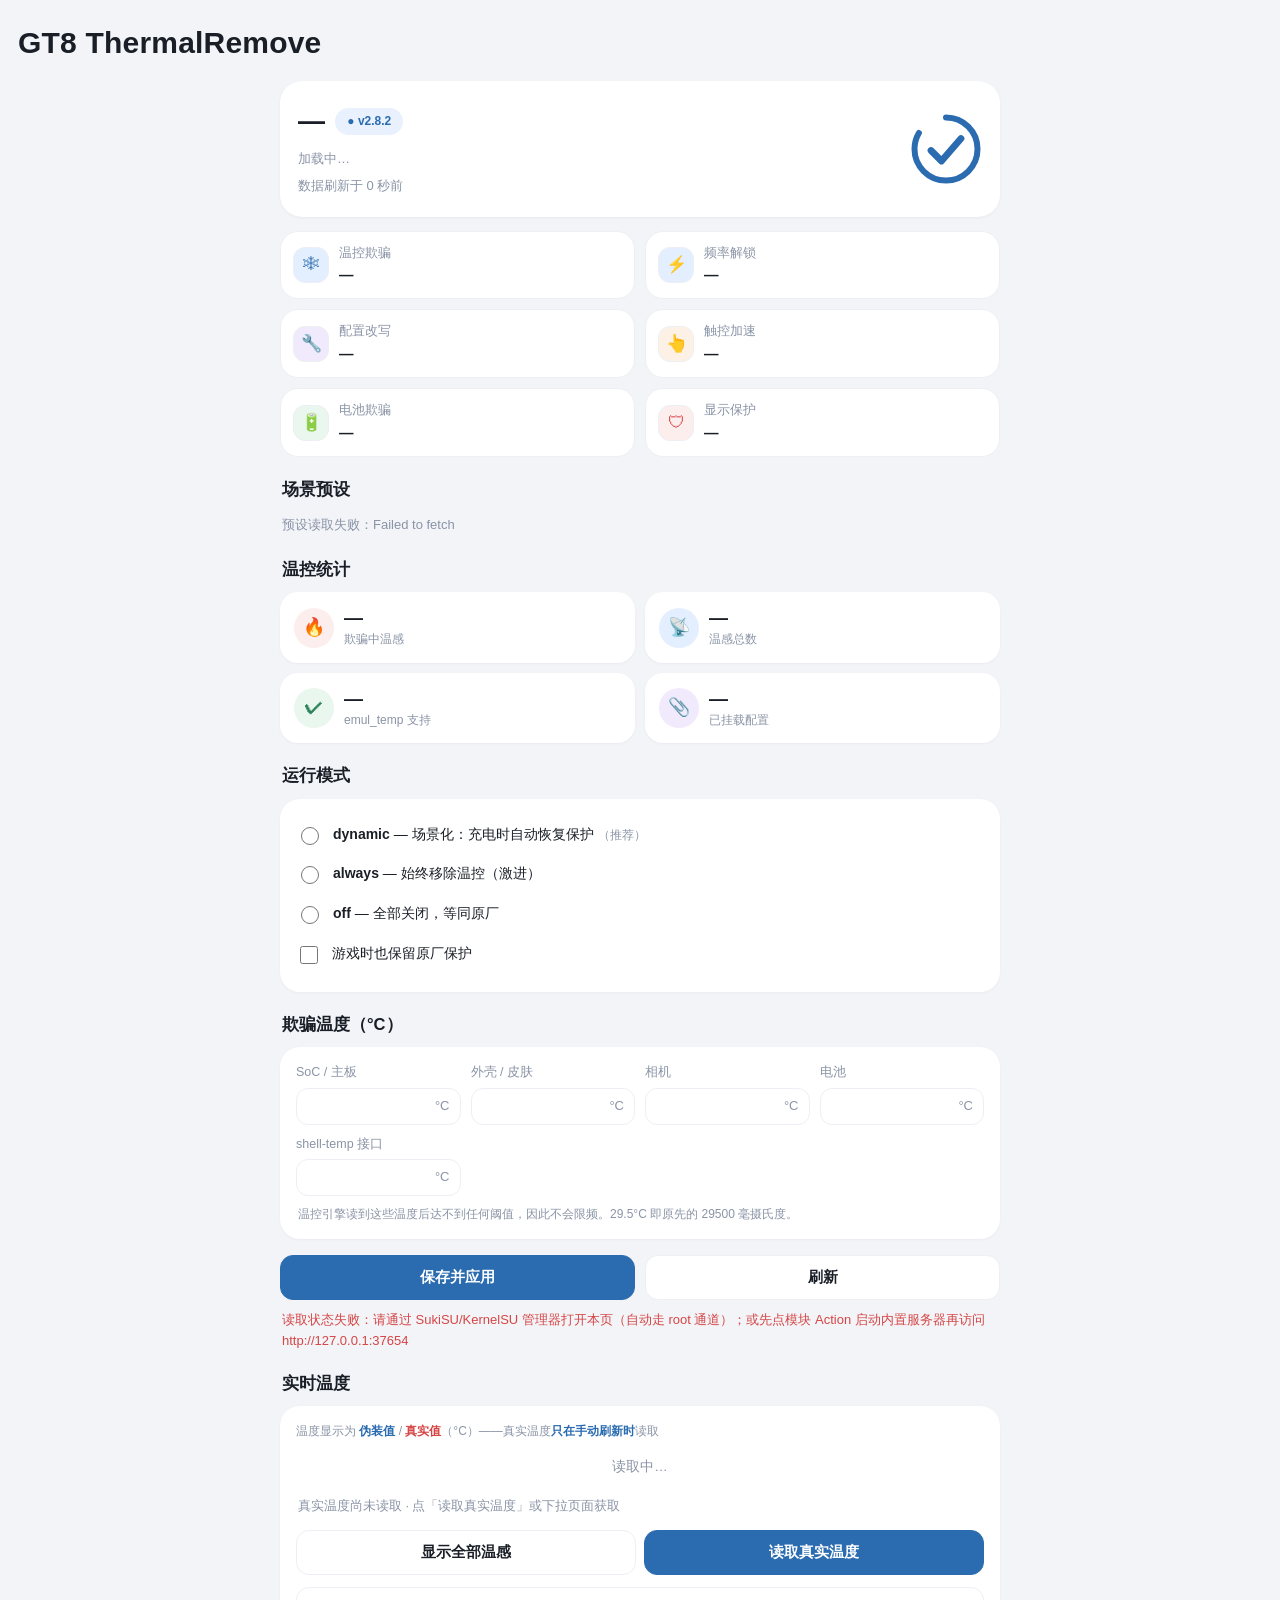
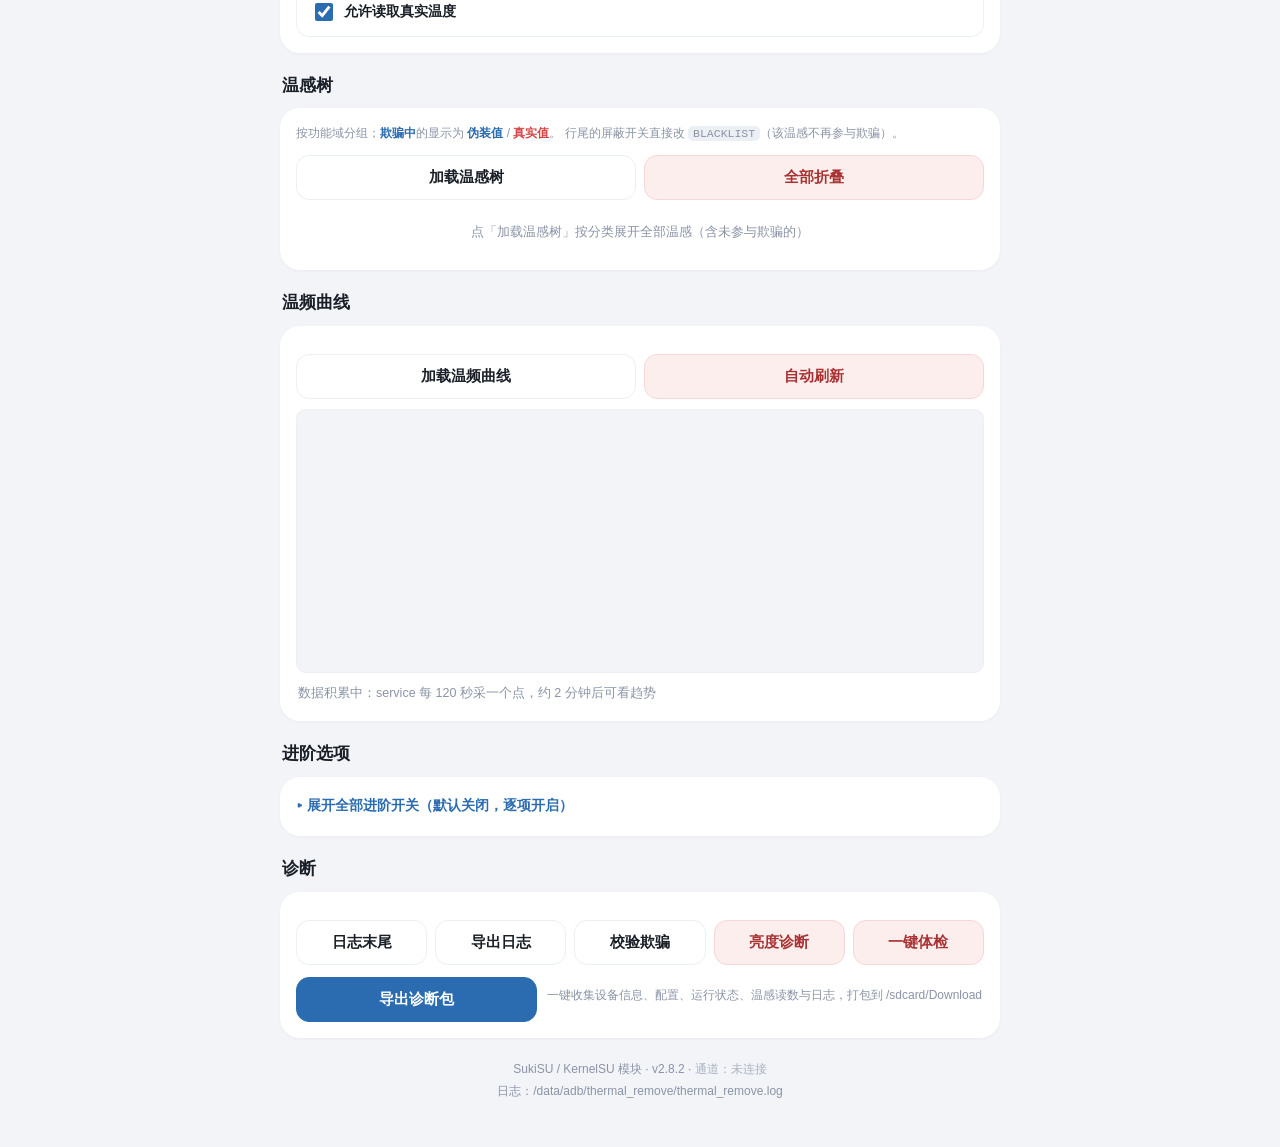
==== commit 016ad183: "v2.16.0：温频曲线（F5） - functions.sh 定义 HISTORY_LIST；state.sh 新增 history_snapshot（维护周期采   SoC 真实温度 + cpu0" ====
--- a/GT8-ThermalRemove/webroot/index.html
+++ b/GT8-ThermalRemove/webroot/index.html
@@ -39,7 +39,7 @@
 
   <!-- ══ 模块冲突检测（v2.8；无冲突时整块隐藏）══ -->
   <section class="card cbox" id="conflict-box" style="display:none">
-    <p class="cbox-title">检测到其他温控模块</p>
+    <p class="cbox-title">检测到其他温控模块 <span class="ccount" id="conflict-count"></span></p>
     <ul class="clist" id="conflict-list"></ul>
     <p class="cbox-tip">温控类模块会争抢同一批资源（emul_temp / horae 服务 / shell-temp /
       sys_thermal* XML / cooling_device）。装多个不会叠加效果，只会互相覆盖 ——
@@ -177,6 +177,20 @@
     <ul class="tree" id="tree">
       <li class="empty">点「加载温感树」按分类展开全部温感（含未参与欺骗的）</li>
     </ul>
+  </section>
+
+  <!-- ══ 温频曲线（v2.16.0 F5）════════════════════════════════════
+       每维护周期（120s）service 采一轮 SoC 真实温度 + cpu0/cpu6/GPU 频率，
+       画成曲线量化「去温控有没有效果」：温度是否被压住、频率是否掉。 -->
+  <p class="sec-title">温频曲线 <small id="hist-hint"></small></p>
+  <section class="card" id="hist-card">
+    <div class="btnrow">
+      <button id="btn-hist-load">加载温频曲线</button>
+      <button id="btn-hist-auto" class="ghost">自动刷新</button>
+    </div>
+    <svg id="hist-svg" viewBox="0 0 680 260" preserveAspectRatio="none"></svg>
+    <p class="zlegend" id="hist-legend" style="display:none"></p>
+    <p class="tstate" id="hist-state">数据积累中：service 每 120 秒采一个点，约 2 分钟后可看趋势</p>
   </section>
 
   <!-- ══ 进阶选项 ══ -->
@@ -480,17 +494,36 @@
   if (!box || !list) return;
   var items = (d && d.items) ? d.items : [];
   if (!items.length) { box.style.display = 'none'; list.innerHTML = ''; return; }
+  /* v2.14.2 紧凑展示：默认每项只占一行（风险徽章 + 名称 + 版本），ID 与长备注收进
+     点击展开区 —— 4 个冲突模块的完整备注原来要占一屏多，折叠后一屏内看完。
+     仅 high 级别默认展开：最需要处理的信息不藏在点击后面。 */
+  var RISK = { high: '高', medium: '中', low: '低' };
   var h = '';
   items.forEach(function(it){
-    h += '<li class="' + (it.risk === 'high' ? 'hi' : 'mid') + '">'
+    var hi = it.risk === 'high';
+    h += '<li class="' + (hi ? 'hi' : 'mid') + (hi ? ' open' : '') + '">'
+       + '<div class="chead">'
+       + '<span class="crisk ' + (hi ? 'r-hi' : (it.risk === 'low' ? 'r-low' : 'r-mid')) + '">'
+       + esc(RISK[it.risk] || '中') + '</span>'
        + '<span class="cn">' + esc(it.name || it.id) + '</span>'
        + '<span class="cv">' + esc(it.version || '') + '</span>'
+       + '<span class="carrow">▾</span></div>'
+       + '<div class="cdetail">'
        + '<span class="cid">' + esc(it.id) + '</span>'
-       + '<p class="cnote">' + esc(it.note || '') + '</p></li>';
+       + '<p class="cnote">' + esc(it.note || '') + '</p></div></li>';
   });
   list.innerHTML = h;
+  var cnt = $('conflict-count');
+  if (cnt) cnt.textContent = '共 ' + items.length + ' 项 · 点条目看详情';
   box.style.display = '';
 }
+
+/* 点击标题行展开/收起详情（事件委托：列表内容每次渲染都整体重建，绑在 ul 上一次即可） */
+$('conflict-list').addEventListener('click', function(e){
+  var t = e.target, head = null;
+  while (t && t !== this) { if (t.classList && t.classList.contains('chead')) { head = t; break; } t = t.parentNode; }
+  if (head) head.parentNode.classList.toggle('open');
+});
 
 function loadConflicts(){
   apiConflicts().then(renderConflicts).catch(function(){
@@ -835,10 +868,34 @@
 }
 
 function save(){
-  apiSet(collectPairs()).then(function(d){
+  var pairs = collectPairs();
+  apiSet(pairs).then(function(d){
     msg(d.message || '已保存', !!d.success);
+    if (!d || !d.success) return;
     setTimeout(function(){ loadStatus(); loadTemps(); }, 1500);
+    /* v2.13.0 U2：写回执 —— 保存 6.5s 后回拉状态，比对本次写入是否真的生效 */
+    setTimeout(function(){ verifyWriteBack(pairs); }, 6500);
   }).catch(transportError('保存'));
+}
+
+/* v2.13.0 U2：写回执 —— 只比对 status 里暴露的键；进阶键（MAINT_SECONDS 等）
+ * 不在状态面板，跳过而不误报。值统一转字符串比对（status 里都是字符串）。 */
+function verifyWriteBack(pairs){
+  apiStatus().then(function(s){
+    if (!s || typeof s !== 'object') return;
+    var missed = [], checked = 0, skipped = 0;
+    pairs.forEach(function(p){
+      var k = p[0];
+      if (!(k in s)) { skipped++; return; }
+      checked++;
+      if (String(s[k]) !== String(p[1])) missed.push(k);
+    });
+    if (missed.length === 0) {
+      msg('✔ 已生效：本次 ' + checked + ' 项均已写入' + (skipped ? '（' + skipped + ' 项不在状态面板，属正常）' : ''), true);
+    } else {
+      msg('⚠ ' + missed.length + ' 项未生效（' + missed.join(', ') + '）：可能被其他模块/服务覆盖，可到「冲突检测」排查', false);
+    }
+  }).catch(function(){ /* 回拉失败静默，不打扰 */ });
 }
 
 /* 磁贴点击 = 立即切换该开关 */
@@ -1260,6 +1317,73 @@
   }, { passive: true });
 })();
 
+/* ════════════════ 温频曲线（v2.16.0 F5） ════════════════ */
+var HIST_AUTO = false, HIST_TIMER = null;
+function apiHistory() {
+  if (HAS_KSU) return execJson('--history');
+  return cgiJson('action=history');
+}
+function renderHistory(d) {
+  var svg = $('hist-svg'), st = $('hist-state'), lg = $('hist-legend');
+  if (!svg || !st) return;
+  var items = (d && d.items) ? d.items : [];
+  if (items.length < 2) {
+    st.textContent = '数据不足（需至少 2 个采样点，约 2 分钟）——保持 service 运行会自动积累';
+    svg.style.display = 'none'; svg.innerHTML = '';
+    if (lg) lg.style.display = 'none';
+    return;
+  }
+  var W = 680, H = 260, padL = 42, padR = 48, padT = 12, padB = 26;
+  var iw = W - padL - padR, ih = H - padT - padB;
+  var t0 = 20, t1 = 100, f0 = 0, f1 = 4400;
+  function tx(i){ return padL + iw * (i / (items.length - 1)); }
+  function tyC(v){ var c = (v - t0) / (t1 - t0); if (c < 0) c = 0; if (c > 1) c = 1; return padT + ih * (1 - c); }
+  function tyF(v){ var c = (v - f0) / (f1 - f0); if (c < 0) c = 0; if (c > 1) c = 1; return padT + ih * (1 - c); }
+  function line(getVal, getY, color) {
+    var pts = [];
+    for (var i = 0; i < items.length; i++) {
+      var v = getVal(items[i]);
+      if (v == null || !isFinite(v) || v <= 0) continue;
+      pts.push(tx(i).toFixed(1) + ',' + getY(v).toFixed(1));
+    }
+    if (pts.length < 2) return '';
+    return '<polyline fill="none" stroke="' + color + '" stroke-width="1.6" points="' + pts.join(' ') + '"/>';
+  }
+  var html = '';
+  // GPU 1.1GHz 上限参考线（外部 adreno 驱动压频线）
+  html += '<line x1="' + padL + '" y1="' + tyF(1100).toFixed(1) + '" x2="' + (W - padR) + '" y2="' + tyF(1100).toFixed(1) +
+          '" stroke="rgba(127,127,127,0.35)" stroke-dasharray="3 3"/>';
+  html += line(function(a){ return a[1] / 1000; }, tyC, '#e5484d');      // SoC 温度（°C）
+  html += line(function(a){ return a[2] / 1000; }, tyF, '#f5a623');      // 小核（MHz）
+  html += line(function(a){ return a[3] / 1000; }, tyF, '#3b9eff');      // 大核（MHz）
+  html += line(function(a){ return a[4] / 1000000; }, tyF, '#34c77b');   // GPU（MHz）
+  svg.innerHTML = html;
+  svg.style.display = '';
+  st.textContent = '共 ' + items.length + ' 个采样点（每 120s 一个；虚线 = GPU 1.1GHz 外部压频线）';
+  if (lg) { lg.style.display = ''; lg.innerHTML =
+    '<b style="color:#e5484d">— SoC温度(°C)</b>　' +
+    '<b style="color:#f5a623">— 小核</b>　' +
+    '<b style="color:#3b9eff">— 大核</b>　' +
+    '<b style="color:#34c77b">— GPU</b>（频率 MHz）'; }
+}
+function loadHistory() {
+  var st = $('hist-state'); if (st) st.textContent = '读取中…';
+  apiHistory().then(renderHistory).catch(function(){ if (st) st.textContent = '读取失败'; });
+}
+function toggleHistAuto() {
+  var b = $('btn-hist-auto');
+  if (HIST_AUTO) {
+    HIST_AUTO = false;
+    if (HIST_TIMER) { clearInterval(HIST_TIMER); HIST_TIMER = null; }
+    if (b) b.textContent = '自动刷新';
+  } else {
+    HIST_AUTO = true;
+    if (b) b.textContent = '自动刷新中（120s）';
+    loadHistory();
+    HIST_TIMER = setInterval(loadHistory, 120000);
+  }
+}
+
 /* ════════════════ 启动 ════════════════ */
 $('btn-save').onclick = save;
 /* 顶部「刷新」= 刷状态 + 顺带读取一次真实温度（属于用户主动操作） */
@@ -1276,6 +1400,9 @@
 /* v2.11.0：场景预设 + 温感树 */
 $('btn-tree-load').onclick = loadTree;
 $('btn-tree-fold').onclick = foldAllTree;
+/* v2.16.0 F5：温频曲线 */
+$('btn-hist-load').onclick = loadHistory;
+$('btn-hist-auto').onclick = toggleHistAuto;
 bindPresets();
 bindTree();
 /* 真实温度开关：写入配置；勾选上时按用户意图读一次，取消勾选只重绘不请求 */
--- a/GT8-ThermalRemove/webroot/style.css
+++ b/GT8-ThermalRemove/webroot/style.css
@@ -220,6 +220,10 @@
 }
 .tstate em.e{font-style:normal;color:var(--hot)}
 .tstate a{color:var(--accent);text-decoration:none;font-weight:650}
+#hist-svg{
+  display:block;width:100%;height:auto;margin-top:10px;
+  background:var(--bg);border:1px solid var(--line);border-radius:10px;
+}
 .spin{
   flex:0 0 auto;width:12px;height:12px;border-radius:50%;
   border:2px solid #cfd8e6;border-top-color:var(--accent);
@@ -245,18 +249,30 @@
 /* ── 模块冲突检测（v2.8）────────────────── */
 .cbox{margin-top:14px;background:var(--hot-soft);border:1px solid #f6d7d7}
 .cbox-title{margin:0 0 8px;font-size:14.5px;font-weight:700;color:#a83232}
+.ccount{font-size:11.5px;font-weight:500;color:var(--muted);margin-left:4px}
 .clist{list-style:none;margin:0;padding:0}
 .clist li{
-  padding:9px 11px;margin-bottom:8px;border-radius:13px;
+  padding:8px 11px;margin-bottom:8px;border-radius:13px;
   background:var(--card);border:1px solid var(--line);
 }
 .clist li.hi{border-color:#f6d7d7}
 .clist li:last-child{margin-bottom:0}
-.clist .cn{font-size:14px;font-weight:650;color:var(--text)}
+/* v2.14.2 紧凑展示：标题行 flex 一行式，详情折叠 */
+.clist .chead{display:flex;align-items:center;gap:7px;cursor:pointer;-webkit-tap-highlight-color:transparent}
+.clist .crisk{flex:none;padding:1px 7px;border-radius:999px;font-size:11px;font-weight:700}
+.clist .r-hi{background:#fde3e3;color:#a83232}
+.clist .r-mid{background:#fdf1dd;color:#a06b0a}
+.clist .r-low{background:var(--bg);color:var(--muted)}
+.clist .cn{flex:1;min-width:0;font-size:14px;font-weight:650;color:var(--text);
+  white-space:nowrap;overflow:hidden;text-overflow:ellipsis}
 .clist .cv{
-  margin-left:6px;padding:1px 7px;border-radius:999px;
+  flex:none;padding:1px 7px;border-radius:999px;
   font-size:11.5px;color:var(--muted);background:var(--bg);
 }
+.clist .carrow{flex:none;color:var(--muted);font-size:11px;transition:transform .15s}
+.clist li.open .carrow{transform:rotate(180deg)}
+.clist .cdetail{display:none;margin-top:6px}
+.clist li.open .cdetail{display:block}
 .clist .cid{
   display:block;margin-top:3px;word-break:break-all;
   font:11.5px/1.4 ui-monospace,Consolas,monospace;color:var(--muted);
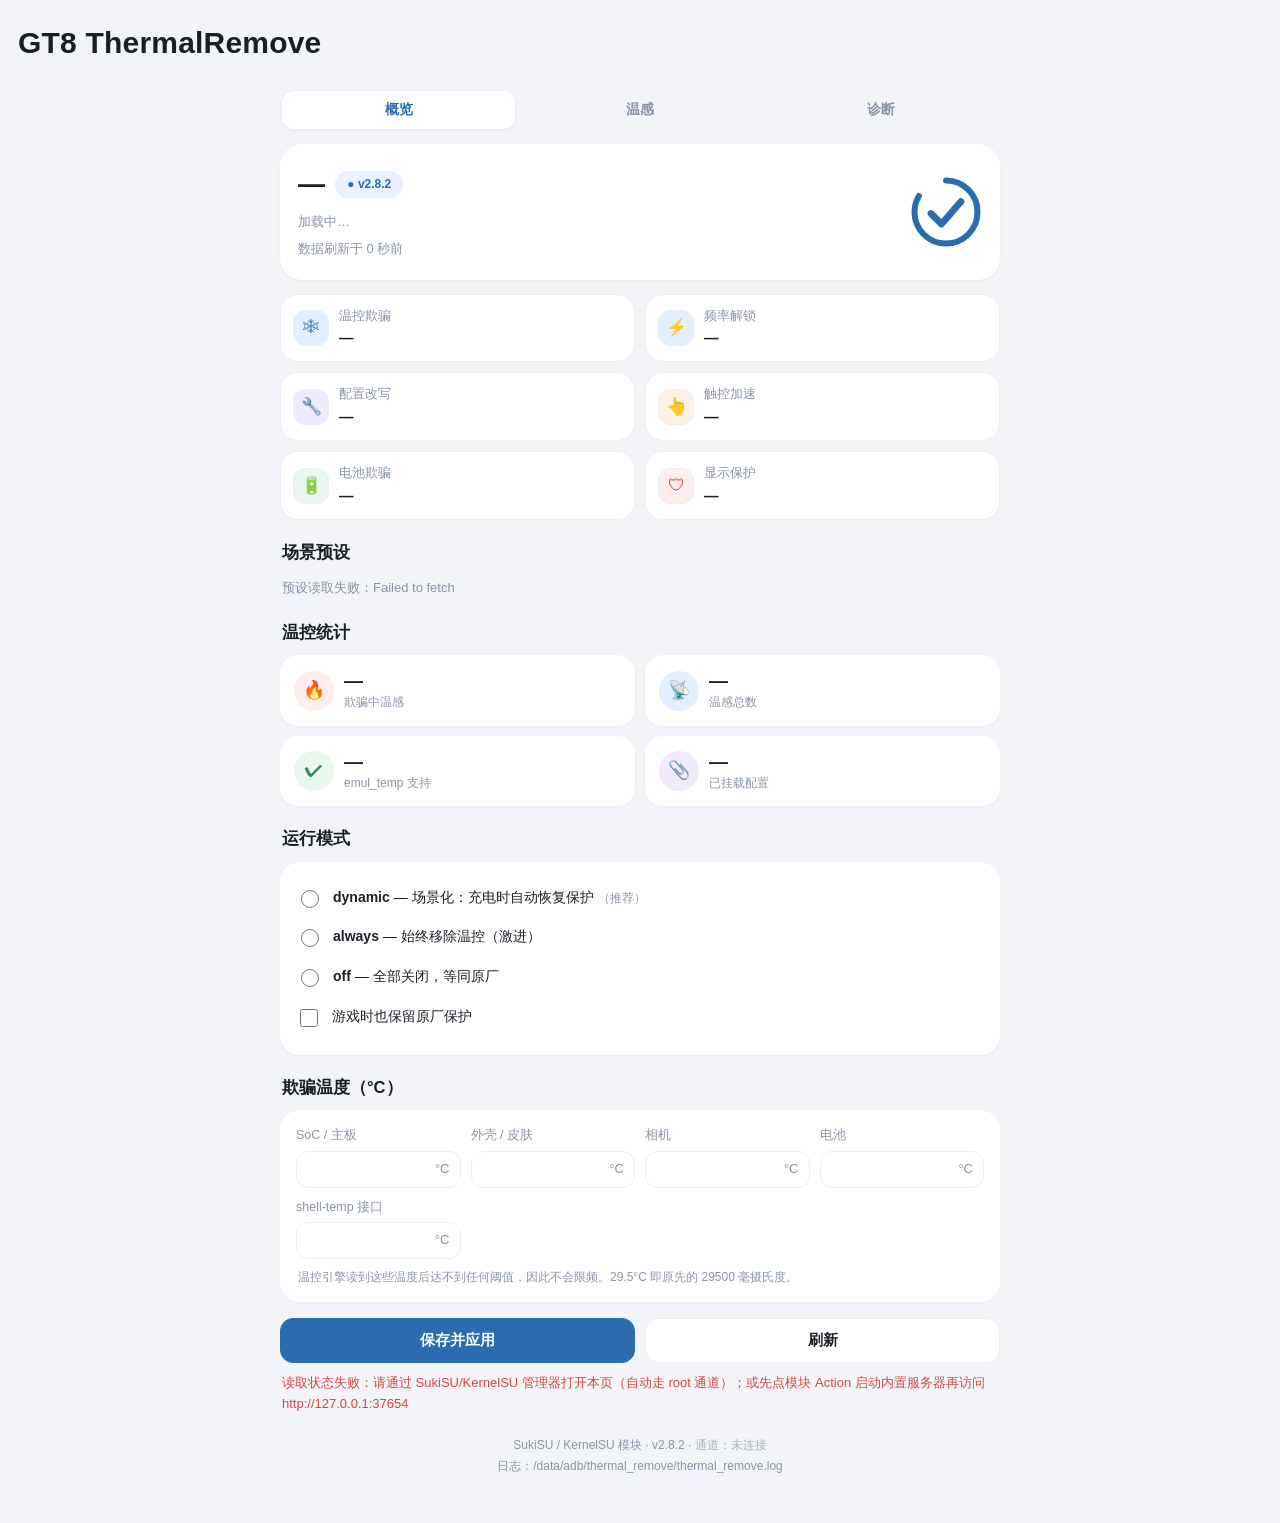
==== commit 797ebf0c: "v2.17.0：WebUI 三段式重排（U1）+ 性能优化 - 页面重排为「概览 / 温感 / 诊断」三段：概览=状态+核心开关+温频曲线，   温感=温度列表+温感树（懒加载），诊断=高危开关+诊断" ====
--- a/GT8-ThermalRemove/webroot/index.html
+++ b/GT8-ThermalRemove/webroot/index.html
@@ -16,6 +16,18 @@
 </header>
 
 <main>
+
+  <!-- ══ 三段式导航（v2.16.0 U1）════════════════════════════════
+       概览=状态+核心开关+可视化（默认，只读状态，快）；
+       温感=实时温度+温感树+温频曲线（懒加载）；
+       诊断=高危开关+诊断工具（把"一点就炸"的开关收进这里）。 -->
+  <nav class="tabs" id="tabs">
+    <button class="tab active" data-tab="overview">概览</button>
+    <button class="tab" data-tab="thermal">温感</button>
+    <button class="tab" data-tab="diag">诊断</button>
+  </nav>
+
+  <div class="tabpane active" id="pane-overview">
 
   <!-- ══ 状态卡 ══ -->
   <section class="hero-card">
@@ -143,6 +155,10 @@
   </div>
   <p class="msg" id="msg"></p>
 
+  </div>
+
+  <div class="tabpane" id="pane-thermal">
+
   <!-- ══ 实时温度 ══ -->
   <p class="sec-title">实时温度 <small id="temps-hint"></small></p>
   <section class="card" id="temps-card">
@@ -192,6 +208,10 @@
     <p class="zlegend" id="hist-legend" style="display:none"></p>
     <p class="tstate" id="hist-state">数据积累中：service 每 120 秒采一个点，约 2 分钟后可看趋势</p>
   </section>
+
+  </div>
+
+  <div class="tabpane" id="pane-diag">
 
   <!-- ══ 进阶选项 ══ -->
   <p class="sec-title">进阶选项</p>
@@ -243,6 +263,8 @@
     </div>
     <pre class="logbox" id="logbox"></pre>
   </section>
+
+  </div>
 
 </main>
 
@@ -1276,10 +1298,8 @@
   if (ag && REAL_STATE === 'ok' && REAL_CACHE) ag.textContent = fmtAgo(Date.now() - REAL_CACHE.ts);
   if (s >= 60) {
     loadStatus(true);
-    loadTemps();
-    /* 温感树只在用户已经加载过时才跟着刷新（懒加载的延续），
-     * 且同样受 document.hidden 闸门保护 —— 页面不可见时整段不跑。 */
-    if (TREE_ZONES) loadTree();
+    /* v2.16.0 U1：温感列表/树只在用户切到过「温感」tab 后跟着刷新 */
+    if (THERMAL_LOADED) { loadTemps(); if (TREE_ZONES) loadTree(); }
   }
 }, 5000);
 
@@ -1384,6 +1404,23 @@
   }
 }
 
+/* ════════════════ 三段式导航（v2.16.0 U1） ════════════════ */
+var CUR_TAB = 'overview';
+var THERMAL_LOADED = false;
+function switchTab(name) {
+  CUR_TAB = name;
+  var ts = document.querySelectorAll('#tabs .tab');
+  for (var i = 0; i < ts.length; i++) {
+    ts[i].classList.toggle('active', ts[i].getAttribute('data-tab') === name);
+  }
+  var ps = document.querySelectorAll('.tabpane');
+  for (var j = 0; j < ps.length; j++) {
+    ps[j].classList.toggle('active', ps[j].id === 'pane-' + name);
+  }
+  /* 温感 tab 懒加载：首次切到才拉温感列表，避免启动多一次 --temps 的 fork */
+  if (name === 'thermal' && !THERMAL_LOADED) { THERMAL_LOADED = true; loadTemps(); }
+}
+
 /* ════════════════ 启动 ════════════════ */
 $('btn-save').onclick = save;
 /* 顶部「刷新」= 刷状态 + 顺带读取一次真实温度（属于用户主动操作） */
@@ -1403,6 +1440,11 @@
 /* v2.16.0 F5：温频曲线 */
 $('btn-hist-load').onclick = loadHistory;
 $('btn-hist-auto').onclick = toggleHistAuto;
+/* v2.16.0 U1：三段式 tab 切换 */
+var _tabs = document.querySelectorAll('#tabs .tab');
+for (var _ti = 0; _ti < _tabs.length; _ti++) {
+  _tabs[_ti].onclick = function(){ switchTab(this.getAttribute('data-tab')); };
+}
 bindPresets();
 bindTree();
 /* 真实温度开关：写入配置；勾选上时按用户意图读一次，取消勾选只重绘不请求 */
@@ -1431,7 +1473,7 @@
 loadConflicts();      /* 模块列表很少变化，只在加载/手动刷新时查一次 */
 loadPresets();        /* v2.11.0：场景预设档（含当前匹配度） */
 loadVersion();        /* 版本徽标从 module.prop 实时读，便于确认刷入的是哪一版 */
-loadTemps();          /* 首次只刷伪装值，真实温度等用户手动触发 */
+/* v2.16.0 U1：温感列表改切到「温感」tab 才懒加载，启动不再拉 --temps（省一次 fork） */
 renderRealState();
 /* 温感树刻意不在启动时加载 —— 83 个温感的请求留给用户显式点击（省电） */
 </script>
--- a/GT8-ThermalRemove/webroot/style.css
+++ b/GT8-ThermalRemove/webroot/style.css
@@ -224,6 +224,18 @@
   display:block;width:100%;height:auto;margin-top:10px;
   background:var(--bg);border:1px solid var(--line);border-radius:10px;
 }
+/* v2.16.0 U1：三段式导航 */
+.tabs{
+  display:flex;gap:8px;margin:0 0 4px;position:sticky;top:0;z-index:10;
+  background:var(--bg);padding:10px 2px;border-bottom:1px solid var(--line);
+}
+.tab{
+  flex:1;padding:10px 0;border:none;border-radius:12px;background:transparent;
+  color:var(--muted);font-size:14px;font-weight:600;cursor:pointer;
+}
+.tab.active{background:var(--card);color:var(--accent);box-shadow:0 1px 4px rgba(0,0,0,.06)}
+.tabpane{display:none}
+.tabpane.active{display:block}
 .spin{
   flex:0 0 auto;width:12px;height:12px;border-radius:50%;
   border:2px solid #cfd8e6;border-top-color:var(--accent);
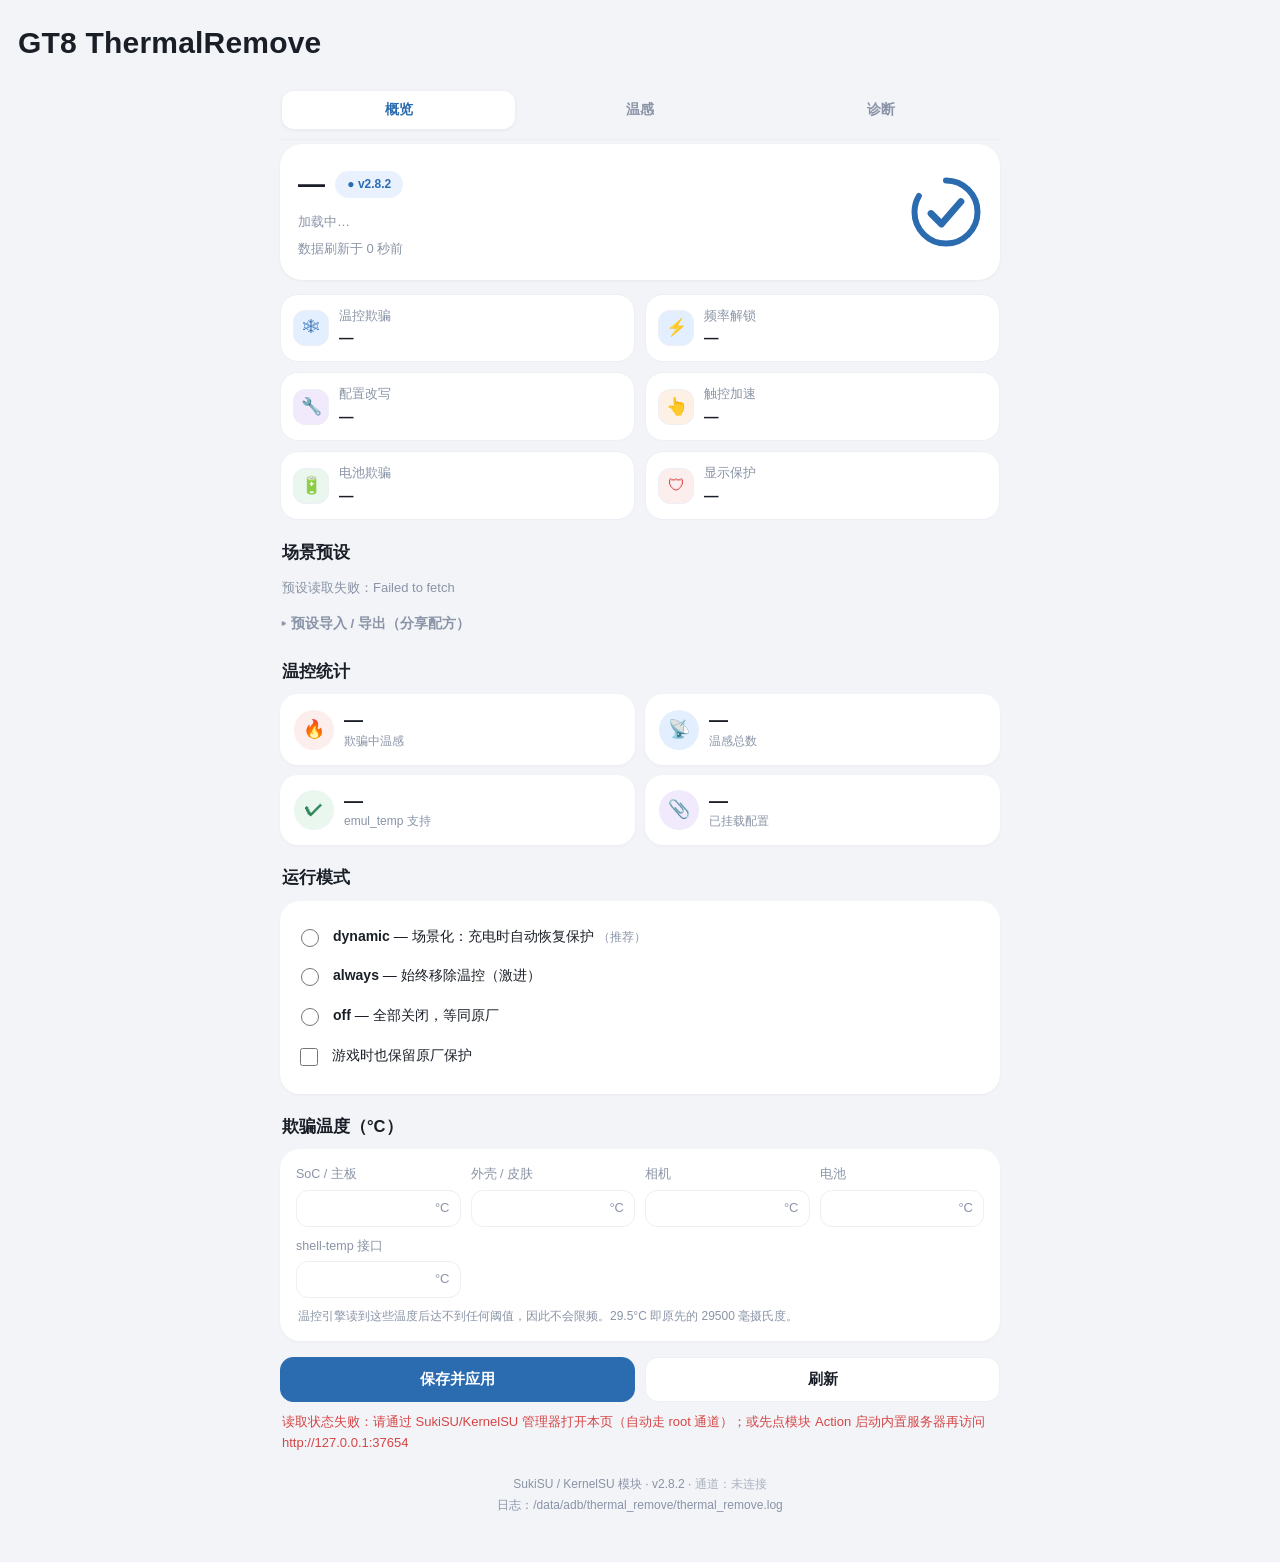
==== commit 7fb1efe4: "v2.17.5：WebUI ⓘ 内联帮助（U4 收尾）+ 预设导入导出（U5） - U4 ⓘ 内联帮助：   · schema.sh 新增 schema_help（44 键各一句「是什么+设了会怎样+" ====
--- a/GT8-ThermalRemove/webroot/index.html
+++ b/GT8-ThermalRemove/webroot/index.html
@@ -4,6 +4,7 @@
 <meta charset="utf-8">
 <meta name="viewport" content="width=device-width, initial-scale=1, viewport-fit=cover">
 <title>GT8 ThermalRemove</title>
+<link rel="icon" href="data:,">
 <link rel="stylesheet" href="style.css">
 </head>
 <body>
@@ -96,6 +97,30 @@
   <section class="presets" id="presets">
     <p class="pempty">加载中…</p>
   </section>
+
+  <!-- ══ v2.17.5 U5：预设导入导出 ══ -->
+  <details class="pexp">
+    <summary>预设导入 / 导出（分享配方）</summary>
+    <div class="pexp-body">
+      <div class="pexp-row">
+        <label>导出档</label>
+        <select id="px-export-id" class="sel"></select>
+        <button id="btn-px-export" class="ghost">导出</button>
+      </div>
+      <textarea id="px-export" class="pexp-ta" readonly
+        placeholder="点「导出」后配方文本出现在这里，手动复制即可分享"></textarea>
+      <div class="pexp-row">
+        <label>导入新档 id</label>
+        <input id="px-import-id" class="inp" placeholder="如 mygame（小写字母/数字/_-，非内置档名）">
+      </div>
+      <textarea id="px-import" class="pexp-ta"
+        placeholder="粘贴 K=V 配方（含 PRESET_NAME=… 等元数据）"></textarea>
+      <div class="pexp-row">
+        <button id="btn-px-import">导入</button>
+        <span class="pexp-note">键需在白名单内、值需过值域校验；任一行非法整体拒绝。</span>
+      </div>
+    </div>
+  </details>
 
   <!-- ══ 温控统计 ══ -->
   <p class="sec-title">温控统计</p>
@@ -590,6 +615,7 @@
     return;
   }
   PRESETS = ps;
+  populatePxSelect();   /* v2.17.5 U5：导出下拉同步为当前档列表 */
   var act = null;
   ps.forEach(function(p){ if (p.active) act = p; });
   box.innerHTML = ps.map(function(p){
@@ -630,6 +656,51 @@
     if (box) box.innerHTML = '<p class="pempty">预设读取失败：'
       + esc((e && e.message) || e) + '</p>';
   });
+}
+
+/* ════════════════ v2.17.5 U5：预设导入导出 ════════════════ */
+function apiPresetExport(id){
+  if (HAS_KSU) return execJson('--preset-export ' + sanitize(id));
+  return cgiJson('action=preset-export&id=' + encodeURIComponent(id));
+}
+function apiPresetImport(id, content){
+  if (HAS_KSU) return execJson('--preset-import ' + sanitize(id) + ' ' + shq(content));
+  return cgiJson('action=preset-import&id=' + encodeURIComponent(id),
+                 { method: 'POST', body: content });
+}
+function populatePxSelect(){
+  var sel = $('px-export-id'); if (!sel) return;
+  var prev = sel.value;
+  var opts = PRESETS.map(function(p){
+    return '<option value="' + esc(p.id) + '">' + esc(p.name) + '（' + esc(p.id) + '）</option>';
+  }).join('');
+  sel.innerHTML = opts || '<option value="">（无预设）</option>';
+  if (prev) sel.value = prev;
+}
+function doPresetExport(){
+  var id = ($('px-export-id') || {}).value;
+  var ta = $('px-export');
+  if (!id || !ta) { msg('请先选择要导出的档', false); return; }
+  ta.value = '导出中…';
+  apiPresetExport(id).then(function(d){
+    if (d && d.success) { ta.value = d.content || ''; msg('已导出「' + (d.id||id) + '」，复制上面的文本即可分享', true); }
+    else { ta.value = ''; msg((d && d.message) || '导出失败', false); }
+  }).catch(function(){ ta.value = ''; msg('导出失败', false); });
+}
+function doPresetImport(){
+  var id = (($('px-import-id') || {}).value || '').trim();
+  var content = ($('px-import') || {}).value || '';
+  if (!id) { msg('请填写新档 id', false); return; }
+  if (!/^[a-z0-9_-]+$/.test(id)) { msg('id 只允许小写字母/数字/下划线/连字符', false); return; }
+  if (!content.trim()) { msg('请粘贴配方内容', false); return; }
+  apiPresetImport(id, content).then(function(d){
+    msg(d.message || (d.success ? '已导入' : '导入失败'), !!d.success);
+    if (d && d.success) { loadPresets(); $('px-import').value = ''; $('px-import-id').value = ''; }
+  }).catch(transportError('导入预设'));
+}
+function bindPresetIO(){
+  if ($('btn-px-export')) $('btn-px-export').onclick = doPresetExport;
+  if ($('btn-px-import'))  $('btn-px-import').onclick  = doPresetImport;
 }
 
 /* 应用预设 → 三处联动刷新（状态磁贴 / 预设匹配度 / 温感树）。
@@ -1400,8 +1471,58 @@
     HIST_AUTO = true;
     if (b) b.textContent = '自动刷新中（120s）';
     loadHistory();
-    HIST_TIMER = setInterval(loadHistory, 120000);
-  }
+    /* v2.17.2：与主轮询一致加 document.hidden 闸门 —— 页面在后台时这个
+       定时器仍在跑，每 120s 都会真的发一次请求（CGI fork + 读文件），白耗电。 */
+    HIST_TIMER = setInterval(function(){ if (!document.hidden) loadHistory(); }, 120000);
+  }
+}
+
+/* ════════════════ 高阶项 ⓘ 内联帮助（v2.17.5 U4） ════════════════
+ * 文案单一事实源在 common/schema.sh（--schema 接口输出），前端不硬编码文案，
+ * 只负责「拉取 → 注入 ⓘ 按钮 → 点击展开」。避免前端写一份、后端写一份的漂移。 */
+var SCHEMA_HELP = null;
+function apiSchema() {
+  if (HAS_KSU) return execJson('--schema');
+  return cgiJson('action=schema');
+}
+function injectHelp() {
+  apiSchema().then(function(d){
+    if (!d || !d.help) return;
+    SCHEMA_HELP = d.help;
+    var boxes = document.querySelectorAll('#pane-diag .adv label.sw, #pane-diag .adv label');
+    for (var i = 0; i < boxes.length; i++) {
+      var lab = boxes[i];
+      var inp = lab.querySelector('input, select');
+      if (!inp || !inp.id) continue;
+      var key = inp.id;
+      var txt = SCHEMA_HELP[key];
+      if (!txt) continue;
+      var btn = document.createElement('button');
+      btn.type = 'button';
+      btn.className = 'hint';
+      btn.textContent = 'ⓘ';
+      btn.setAttribute('data-key', key);
+      btn.onclick = function(){
+        var k = this.getAttribute('data-key');
+        var pop = document.getElementById('hint-pop');
+        if (pop && pop.getAttribute('data-key') === k) { pop.remove(); return; }
+        if (pop) pop.remove();
+        var p = document.createElement('div');
+        p.id = 'hint-pop';
+        p.setAttribute('data-key', k);
+        p.className = 'hint-pop';
+        p.textContent = SCHEMA_HELP[k] || '';
+        this.parentNode.appendChild(p);
+        var self = this;
+        setTimeout(function(){
+          document.addEventListener('click', function close(e){
+            if (e.target !== self) { p.remove(); document.removeEventListener('click', close); }
+          }, { once: true });
+        }, 0);
+      };
+      lab.appendChild(btn);
+    }
+  }).catch(function(){ /* 拉不到 help 时静默：ⓘ 只是增强，不阻断主功能 */ });
 }
 
 /* ════════════════ 三段式导航（v2.16.0 U1） ════════════════ */
@@ -1473,6 +1594,8 @@
 loadConflicts();      /* 模块列表很少变化，只在加载/手动刷新时查一次 */
 loadPresets();        /* v2.11.0：场景预设档（含当前匹配度） */
 loadVersion();        /* 版本徽标从 module.prop 实时读，便于确认刷入的是哪一版 */
+injectHelp();         /* v2.17.5 U4：高阶项 ⓘ 内联说明（文案来自 schema --schema） */
+bindPresetIO();       /* v2.17.5 U5：预设导入导出按钮 */
 /* v2.16.0 U1：温感列表改切到「温感」tab 才懒加载，启动不再拉 --temps（省一次 fork） */
 renderRealState();
 /* 温感树刻意不在启动时加载 —— 83 个温感的请求留给用户显式点击（省电） */
--- a/GT8-ThermalRemove/webroot/style.css
+++ b/GT8-ThermalRemove/webroot/style.css
@@ -119,6 +119,37 @@
 .opt span b{font-weight:650}
 .opt span i,.sw span i{color:var(--muted);font-style:normal;font-size:12px;display:block;margin-top:1px}
 .opt span i{display:inline;margin-left:4px}
+
+/* ── v2.17.5 U4：高阶项 ⓘ 内联帮助 ──────────────── */
+.sw .hint{
+  flex:0 0 auto;margin:1px 0 0 auto;width:22px;height:22px;line-height:20px;
+  border:1px solid var(--line);border-radius:50%;background:var(--bg);
+  color:var(--muted);font-size:12px;cursor:pointer;padding:0;text-align:center;
+}
+.sw .hint:hover{color:var(--accent);border-color:var(--accent)}
+.sw{position:relative}
+.hint-pop{
+  position:absolute;right:0;bottom:calc(100% + 6px);z-index:40;
+  max-width:280px;padding:8px 11px;border-radius:10px;
+  background:var(--card);border:1px solid var(--line);box-shadow:0 4px 16px rgba(0,0,0,.14);
+  font-size:12.5px;line-height:1.55;color:var(--text);
+  word-break:break-word;white-space:normal;
+}
+
+/* ── v2.17.5 U5：预设导入导出 ──────────────── */
+.pexp{margin-top:12px}
+.pexp summary{cursor:pointer;font-size:13.5px;color:var(--muted);font-weight:600}
+.pexp-body{margin-top:10px;display:flex;flex-direction:column;gap:8px}
+.pexp-row{display:flex;align-items:center;gap:8px;flex-wrap:wrap}
+.pexp-row label{font-size:13px;color:var(--muted)}
+.pexp-row .sel,.pexp-row .inp{flex:1 1 auto;min-width:140px}
+.pexp-ta{
+  width:100%;min-height:90px;box-sizing:border-box;
+  background:var(--bg);border:1px solid var(--line);border-radius:10px;
+  color:var(--text);font:12px/1.5 ui-monospace,Consolas,monospace;padding:8px 10px;
+  resize:vertical;
+}
+.pexp-note{font-size:12px;color:var(--muted);flex:1 1 100%}
 
 /* ── 温度输入（摄氏度）──────────────────── */
 .fields{display:grid;grid-template-columns:repeat(auto-fit,minmax(140px,1fr));gap:10px}
